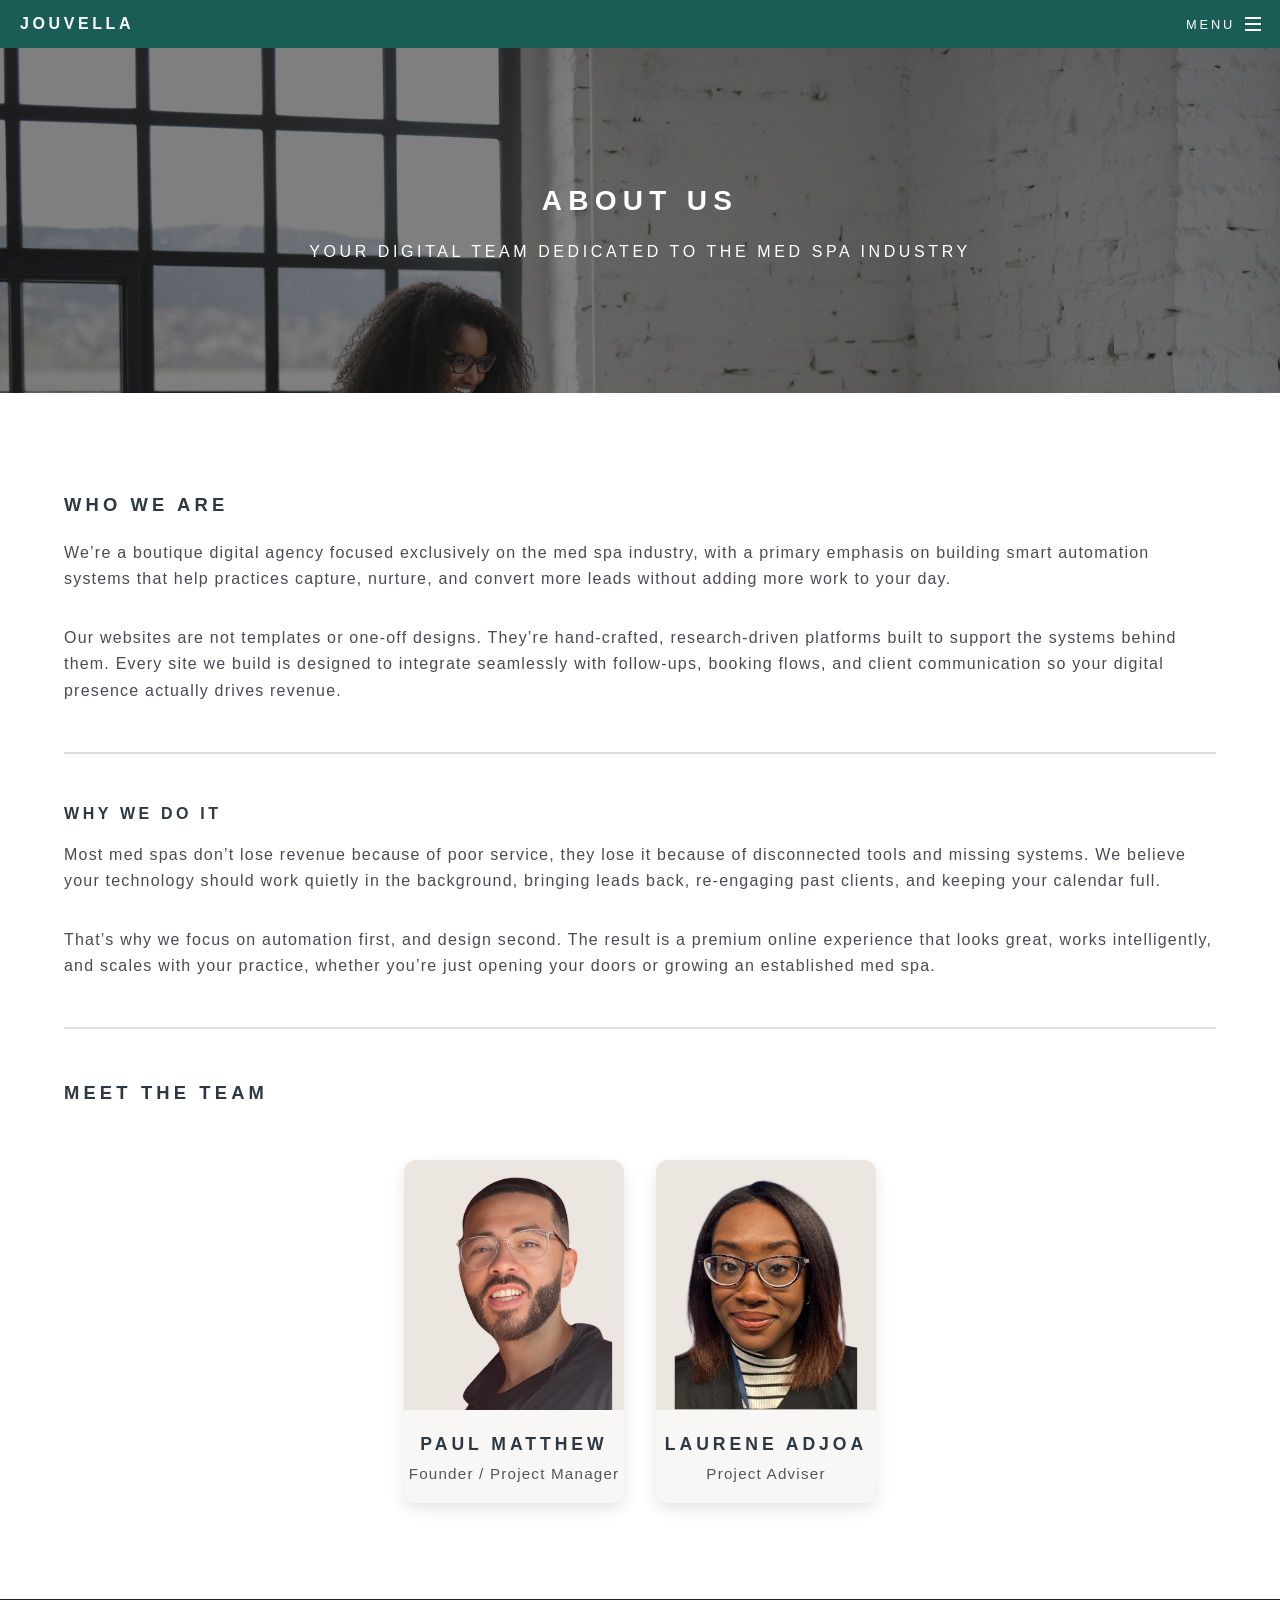
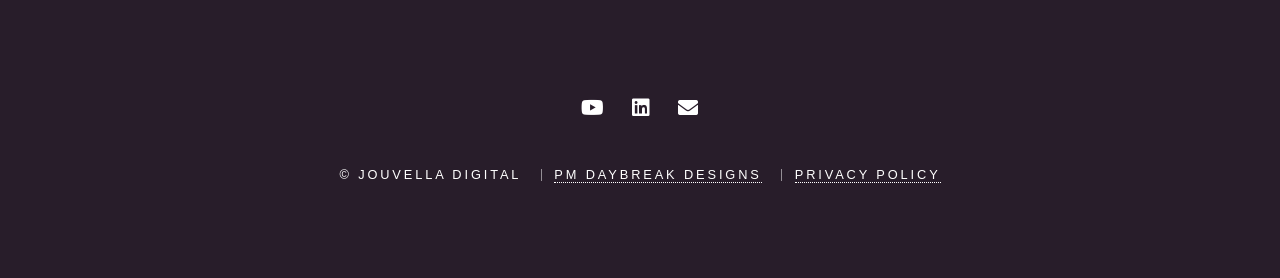
==== about.html @ e33952f9 "Initial commit" ====
<!DOCTYPE HTML>
<!--
	Spectral by HTML5 UP
	html5up.net | @ajlkn
	Free for personal and commercial use under the CCA 3.0 license (html5up.net/license)
-->
<html>
	<head>
		<title>About</title>
		<meta charset="utf-8" />
		<meta name="viewport" content="width=device-width, initial-scale=1, user-scalable=no" />
		<link rel="stylesheet" href="assets/css/main.css" />
		
		<!-- OG meta tags -->
		<meta property="og:title" content="About - Jouvella Digital" />
		<meta property="og:description" content="We’re a digital team dedicated to the med spa industry.  We help med spas book more clients by building beautiful websites and smart automation systems." />
		<meta property="og:image" content="https://raw.githubusercontent.com/paul-matthew/jouvella/refs/heads/main/images/ogimage.png" />
		<meta property="og:url" content="https://jouvella.netlify.app/" />
		<meta property="og:type" content="website" />
		<meta name="twitter:card" content="summary_large_image">

		<!-- Favicon -->
		<link rel="icon" href="./images/favicon.ico" type="image/x-icon" />
		
		<noscript><link rel="stylesheet" href="assets/css/noscript.css" /></noscript>
	</head>
	<body class="is-preload">

		<!-- Page Wrapper -->
			<div id="page-wrapper">

				<!-- Header -->
					<header id="header">
						<h1><a href="index.html">Jouvella</a></h1>
						<nav id="nav">
							<ul>
								<li class="special">
									<a href="#menu" class="menuToggle"><span>Menu</span></a>
									<div id="menu">
										<ul>
											<li><a href="index.html">Home</a></li>
											<li><a href="about.html">About</a></li>
											<li><a href="pricing.html">Pricing</a></li>
											<li><a href="contact.html">Contact</a></li>
										</ul>
									</div>
								</li>
							</ul>
						</nav>
					</header>

				<!-- Main -->
		<article id="main">
		<header>
			<h2>About Us</h2>
			<p>Your digital team dedicated to the med spa industry</p>
		</header>
		<section class="wrapper style5">
			<div class="inner">

		<h3>Who We Are</h3>
		<p>We’re a boutique digital agency focused exclusively on the med spa industry, with a primary emphasis on building smart automation systems that help practices capture, nurture, and convert more leads without adding more work to your day.</p>

		<p>Our websites are not templates or one-off designs. They’re hand-crafted, research-driven platforms built to support the systems behind them. Every site we build is designed to integrate seamlessly with follow-ups, booking flows, and client communication so your digital presence actually drives revenue.</p>

		<hr />

		<h4>Why We Do It</h4>
		<p>Most med spas don’t lose revenue because of poor service, they lose it because of disconnected tools and missing systems. We believe your technology should work quietly in the background, bringing leads back, re-engaging past clients, and keeping your calendar full.</p>

		<p>That’s why we focus on automation first, and design second. The result is a premium online experience that looks great, works intelligently, and scales with your practice, whether you’re just opening your doors or growing an established med spa.</p>

		<hr />


			<h3>Meet the Team</h3>
		<div class="team-container">
			<div class="team-member">
				<img src="./images/pm.png" alt="Paul Matthew" />
				<h5>Paul Matthew</h5>
				<p>Founder / Project Manager</p>
			</div>

			<div class="team-member">
				<img src="./images/lo.png" alt="Laurene Adjoa" />
				<h5>Laurene Adjoa</h5>
				<p>Project Adviser</p>
			</div>

			<!-- <div class="team-member" >
			<img src="./images/janet.png" alt="Janet Sigh"/>
			<h5>Janet Singh</h5>
			<p>Lead Generation</p>
			</div>

			<div class="team-member">
			<img src="./images/olivia.png" alt="Olivia James" />
			<h5>Olivia James</h5>
			<p>Sales Rep</p>
			</div> -->
		</div>
      </div>

    </div>
  </section>
</article>



				<!-- Footer -->
				<footer id="footer">
				<ul class="icons">
					<!-- <li><a href="#" class="icon brands fa-twitter"><span class="label">Twitter</span></a></li>
					<li><a href="#" class="icon brands fa-facebook-f"><span class="label">Facebook</span></a></li>
					<li><a href="#" class="icon brands fa-instagram"><span class="label">Instagram</span></a></li>
					<li><a href="#" class="icon brands fa-instagram"><span class="label">Instagram</span></a></li>-->
					<li><a href="https://youtube.com/@jouvella?si=c8HDVKtZNFPdb_KY" class="icon brands fa-youtube"><span class="label">Youtube</span></a></li> 
                    <li><a href="https://www.linkedin.com/in/paul-matthew-5277b6305" class="icon brands fa-linkedin"><span class="label">Linkedin</span></a></li>
					<li><a href="mailto:paul@pmdaybreak.com" class="icon solid fa-envelope"><span class="label">Email</span></a></li>
				</ul>
				<ul class="copyright">
					<li>&copy; Jouvella Digital</li>
					<li><a href="http://pmdaybreak.com">PM DAYBREAK DESIGNS</a></li>
					<li><a href="#" data-modal-trigger="privacy-modal">Privacy Policy</a></li>
				</ul>
				</footer>

				<!-- Privacy Policy Modal -->
				<div id="privacy-modal" class="modal">
				<div class="modal-content">
					<span class="modal-close">&times;</span>
					<h2>Privacy Policy</h2>
					<p>
					Jouvella Digital is a brand operated by PM Daybreak Designs. We value your privacy and are committed to protecting any personal information you provide.
					</p>
					<p>
					Our website collects minimal personal information, such as your name, email address, and message content, only when you voluntarily submit a contact form or request our services.
					</p>
					<p>
					This information is used solely to respond to your inquiries and provide the services you request. We do not sell, rent, or share your personal data with third parties for marketing purposes.
					</p>
					<p>
					We take reasonable measures to protect your information from unauthorized access, alteration, or disclosure. However, no data transmission over the internet can be guaranteed as 100% secure.
					</p>
					<p>
					By using our website or submitting your information, you consent to this privacy policy. If you have any questions or concerns about your data, please send us a message and we will gladly answer any inquiry.
					</p>
				</div>
				</div>

			</div>

		<!-- Scripts -->
			<script src="assets/js/jquery.min.js"></script>
			<script src="assets/js/jquery.scrollex.min.js"></script>
			<script src="assets/js/jquery.scrolly.min.js"></script>
			<script src="assets/js/browser.min.js"></script>
			<script src="assets/js/breakpoints.min.js"></script>
			<script src="assets/js/util.js"></script>
			<script src="assets/js/main.js"></script>

	</body>
</html>
---- assets/css/main.css ----
@import url(fontawesome-all.min.css);
@import url("https://fonts.googleapis.com/css?family=Open+Sans:400,400italic,600,600italic,800,800italic");

/*
	Spectral by HTML5 UP
	html5up.net | @ajlkn
	Free for personal and commercial use under the CCA 3.0 license (html5up.net/license)
*/

html, body, div, span, applet, object,
iframe, h1, h2, h3, h4, h5, h6, p, blockquote,
pre, a, abbr, acronym, address, big, cite,
code, del, dfn, em, img, ins, kbd, q, s, samp,
small, strike, strong, sub, sup, tt, var, b,
u, i, center, dl, dt, dd, ol, ul, li, fieldset,
form, label, legend, table, caption, tbody,
tfoot, thead, tr, th, td, article, aside,
canvas, details, embed, figure, figcaption,
footer, header, hgroup, menu, nav, output, ruby,
section, summary, time, mark, audio, video {
	margin: 0;
	padding: 0;
	border: 0;
	font-size: 100%;
	font: inherit;
	vertical-align: baseline;}

article, aside, details, figcaption, figure,
footer, header, hgroup, menu, nav, section {
	display: block;}

body {
	line-height: 1;
}

ol, ul {
	list-style: none;
}

blockquote, q {
	quotes: none;
}

	blockquote:before, blockquote:after, q:before, q:after {
		content: '';
		content: none;
	}

table {
	border-collapse: collapse;
	border-spacing: 0;
}

body {
	-webkit-text-size-adjust: none;
}

mark {
	background-color: transparent;
	color: inherit;
}

input::-moz-focus-inner {
	border: 0;
	padding: 0;
}

input, select, textarea {
	-moz-appearance: none;
	-webkit-appearance: none;
	-ms-appearance: none;
	appearance: none;
}

/* Basic */

	@-ms-viewport {
		width: device-width;
	}

	html {
		box-sizing: border-box;
	}

	*, *:before, *:after {
		box-sizing: inherit;
	}

	body {
		background: #F3EFE9;
	}

		body.is-preload *, body.is-preload *:before, body.is-preload *:after {
			-moz-animation: none !important;
			-webkit-animation: none !important;
			-ms-animation: none !important;
			animation: none !important;
			-moz-transition: none !important;
			-webkit-transition: none !important;
			-ms-transition: none !important;
			transition: none !important;
		}

	body, input, select, textarea {
		color: #fff;
		font-family: 'Belleza', sans-serif;
		font-size: 15pt;
		font-weight: 400;
		letter-spacing: 0.075em;
		line-height: 1.65em;
	}

		@media screen and (max-width: 1680px) {

			body, input, select, textarea {
				font-size: 13pt;
			}

		}

		@media screen and (max-width: 1280px) {

			body, input, select, textarea {
				font-size: 12pt;
			}

		}

		@media screen and (max-width: 736px) {

			body, input, select, textarea {
				font-size: 11pt;
				letter-spacing: 0.0375em;
			}

		}

	a {
		-moz-transition: color 0.2s ease, border-bottom-color 0.2s ease;
		-webkit-transition: color 0.2s ease, border-bottom-color 0.2s ease;
		-ms-transition: color 0.2s ease, border-bottom-color 0.2s ease;
		transition: color 0.2s ease, border-bottom-color 0.2s ease;
		border-bottom: dotted 1px;
		color: inherit;
		text-decoration: none;
	}

		a:hover {
			border-bottom-color: transparent;
		}

	strong, b {
		color: #fff;
		font-weight: 600;
	}

	em, i {
		font-style: italic;
	}

	p {
		margin: 0 0 2em 0;
	}

	h1, h2, h3, h4, h5, h6 {
		color: #fff;
		font-weight: 800;
		letter-spacing: 0.225em;
		line-height: 1em;
		margin: 0 0 1em 0;
		text-transform: uppercase;
	}

		h1 a, h2 a, h3 a, h4 a, h5 a, h6 a {
			color: inherit;
			text-decoration: none;
		}

	h2 {
		font-size: 1.35em;
		line-height: 1.75em;
	}

		@media screen and (max-width: 736px) {

			h2 {
				font-size: 1.1em;
				line-height: 1.65em;
			}

		}

	h3 {
		font-size: 1.15em;
		line-height: 1.75em;
	}

		@media screen and (max-width: 736px) {

			h3 {
				font-size: 1em;
				line-height: 1.65em;
			}

		}

	h4 {
		font-size: 1em;
		line-height: 1.5em;
	}

	h5 {
		font-size: 0.8em;
		line-height: 1.5em;
	}

	h6 {
		font-size: 0.7em;
		line-height: 1.5em;
	}

	sub {
		font-size: 0.8em;
		position: relative;
		top: 0.5em;
	}

	sup {
		font-size: 0.8em;
		position: relative;
		top: -0.5em;
	}

	hr {
		border: 0;
		border-bottom: solid 2px #fff;
		margin: 3em 0;
	}

		hr.major {
			margin: 4.5em 0;
		}

	blockquote {
		border-left: solid 4px #fff;
		font-style: italic;
		margin: 0 0 2em 0;
		padding: 0.5em 0 0.5em 2em;
	}

	code {
		background: rgba(144, 144, 144, 0.25);
		border-radius: 3px;
		font-family: "Courier New", monospace;
		font-size: 0.9em;
		letter-spacing: 0;
		margin: 0 0.25em;
		padding: 0.25em 0.65em;
	}

	pre {
		-webkit-overflow-scrolling: touch;
		font-family: "Courier New", monospace;
		font-size: 0.9em;
		margin: 0 0 2em 0;
	}

		pre code {
			display: block;
			line-height: 1.75em;
			padding: 1em 1.5em;
			overflow-x: auto;
		}

	.align-left {
		text-align: left;
	}

	.align-center {
		text-align: center;
	}

	.align-right {
		text-align: right;
	}

/* Row */

	.row {
		display: flex;
		flex-wrap: wrap;
		box-sizing: border-box;
		align-items: stretch;
	}

		.row > * {
			box-sizing: border-box;
		}

		.row.gtr-uniform > * > :last-child {
			margin-bottom: 0;
		}

		.row.aln-left {
			justify-content: flex-start;
		}

		.row.aln-center {
			justify-content: center;
		}

		.row.aln-right {
			justify-content: flex-end;
		}

		.row.aln-top {
			align-items: flex-start;
		}

		.row.aln-middle {
			align-items: center;
		}

		.row.aln-bottom {
			align-items: flex-end;
		}

		.row > .imp {
			order: -1;
		}

		.row > .col-1 {
			width: 8.33333%;
		}

		.row > .off-1 {
			margin-left: 8.33333%;
		}

		.row > .col-2 {
			width: 16.66667%;
		}

		.row > .off-2 {
			margin-left: 16.66667%;
		}

		.row > .col-3 {
			width: 25%;
		}

		.row > .off-3 {
			margin-left: 25%;
		}

		.row > .col-4 {
			width: 33.33333%;
		}

		.row > .off-4 {
			margin-left: 33.33333%;
		}

		.row > .col-5 {
			width: 41.66667%;
		}

		.row > .off-5 {
			margin-left: 41.66667%;
		}

		.row > .col-6 {
			width: 50%;
		}

		.row > .off-6 {
			margin-left: 50%;
		}

		.row > .col-7 {
			width: 58.33333%;
		}

		.row > .off-7 {
			margin-left: 58.33333%;
		}

		.row > .col-8 {
			width: 66.66667%;
		}

		.row > .off-8 {
			margin-left: 66.66667%;
		}

		.row > .col-9 {
			width: 75%;
		}

		.row > .off-9 {
			margin-left: 75%;
		}

		.row > .col-10 {
			width: 83.33333%;
		}

		.row > .off-10 {
			margin-left: 83.33333%;
		}

		.row > .col-11 {
			width: 91.66667%;
		}

		.row > .off-11 {
			margin-left: 91.66667%;
		}

		.row > .col-12 {
			width: 100%;
		}

		.row > .off-12 {
			margin-left: 100%;
		}

		.row.gtr-0 {
			margin-top: 0;
			margin-left: 0em;
		}

			.row.gtr-0 > * {
				padding: 0 0 0 0em;
			}

			.row.gtr-0.gtr-uniform {
				margin-top: 0em;
			}

				.row.gtr-0.gtr-uniform > * {
					padding-top: 0em;
				}

		.row.gtr-25 {
			margin-top: 0;
			margin-left: -0.375em;
		}

			.row.gtr-25 > * {
				padding: 0 0 0 0.375em;
			}

			.row.gtr-25.gtr-uniform {
				margin-top: -0.375em;
			}

				.row.gtr-25.gtr-uniform > * {
					padding-top: 0.375em;
				}

		.row.gtr-50 {
			margin-top: 0;
			margin-left: -0.75em;
		}

			.row.gtr-50 > * {
				padding: 0 0 0 0.75em;
			}

			.row.gtr-50.gtr-uniform {
				margin-top: -0.75em;
			}

				.row.gtr-50.gtr-uniform > * {
					padding-top: 0.75em;
				}

		.row {
			margin-top: 0;
			margin-left: -1.5em;
		}

			.row > * {
				padding: 0 0 0 1.5em;
			}

			.row.gtr-uniform {
				margin-top: -1.5em;
			}

				.row.gtr-uniform > * {
					padding-top: 1.5em;
				}

		.row.gtr-150 {
			margin-top: 0;
			margin-left: -2.25em;
		}

			.row.gtr-150 > * {
				padding: 0 0 0 2.25em;
			}

			.row.gtr-150.gtr-uniform {
				margin-top: -2.25em;
			}

				.row.gtr-150.gtr-uniform > * {
					padding-top: 2.25em;
				}

		.row.gtr-200 {
			margin-top: 0;
			margin-left: -3em;
		}

			.row.gtr-200 > * {
				padding: 0 0 0 3em;
			}

			.row.gtr-200.gtr-uniform {
				margin-top: -3em;
			}

				.row.gtr-200.gtr-uniform > * {
					padding-top: 3em;
				}

		@media screen and (max-width: 1680px) {

			.row {
				display: flex;
				flex-wrap: wrap;
				box-sizing: border-box;
				align-items: stretch;
			}

				.row > * {
					box-sizing: border-box;
				}

				.row.gtr-uniform > * > :last-child {
					margin-bottom: 0;
				}

				.row.aln-left {
					justify-content: flex-start;
				}

				.row.aln-center {
					justify-content: center;
				}

				.row.aln-right {
					justify-content: flex-end;
				}

				.row.aln-top {
					align-items: flex-start;
				}

				.row.aln-middle {
					align-items: center;
				}

				.row.aln-bottom {
					align-items: flex-end;
				}

				.row > .imp-xlarge {
					order: -1;
				}

				.row > .col-1-xlarge {
					width: 8.33333%;
				}

				.row > .off-1-xlarge {
					margin-left: 8.33333%;
				}

				.row > .col-2-xlarge {
					width: 16.66667%;
				}

				.row > .off-2-xlarge {
					margin-left: 16.66667%;
				}

				.row > .col-3-xlarge {
					width: 25%;
				}

				.row > .off-3-xlarge {
					margin-left: 25%;
				}

				.row > .col-4-xlarge {
					width: 33.33333%;
				}

				.row > .off-4-xlarge {
					margin-left: 33.33333%;
				}

				.row > .col-5-xlarge {
					width: 41.66667%;
				}

				.row > .off-5-xlarge {
					margin-left: 41.66667%;
				}

				.row > .col-6-xlarge {
					width: 50%;
				}

				.row > .off-6-xlarge {
					margin-left: 50%;
				}

				.row > .col-7-xlarge {
					width: 58.33333%;
				}

				.row > .off-7-xlarge {
					margin-left: 58.33333%;
				}

				.row > .col-8-xlarge {
					width: 66.66667%;
				}

				.row > .off-8-xlarge {
					margin-left: 66.66667%;
				}

				.row > .col-9-xlarge {
					width: 75%;
				}

				.row > .off-9-xlarge {
					margin-left: 75%;
				}

				.row > .col-10-xlarge {
					width: 83.33333%;
				}

				.row > .off-10-xlarge {
					margin-left: 83.33333%;
				}

				.row > .col-11-xlarge {
					width: 91.66667%;
				}

				.row > .off-11-xlarge {
					margin-left: 91.66667%;
				}

				.row > .col-12-xlarge {
					width: 100%;
				}

				.row > .off-12-xlarge {
					margin-left: 100%;
				}

				.row.gtr-0 {
					margin-top: 0;
					margin-left: 0em;
				}

					.row.gtr-0 > * {
						padding: 0 0 0 0em;
					}

					.row.gtr-0.gtr-uniform {
						margin-top: 0em;
					}

						.row.gtr-0.gtr-uniform > * {
							padding-top: 0em;
						}

				.row.gtr-25 {
					margin-top: 0;
					margin-left: -0.375em;
				}

					.row.gtr-25 > * {
						padding: 0 0 0 0.375em;
					}

					.row.gtr-25.gtr-uniform {
						margin-top: -0.375em;
					}

						.row.gtr-25.gtr-uniform > * {
							padding-top: 0.375em;
						}

				.row.gtr-50 {
					margin-top: 0;
					margin-left: -0.75em;
				}

					.row.gtr-50 > * {
						padding: 0 0 0 0.75em;
					}

					.row.gtr-50.gtr-uniform {
						margin-top: -0.75em;
					}

						.row.gtr-50.gtr-uniform > * {
							padding-top: 0.75em;
						}

				.row {
					margin-top: 0;
					margin-left: -1.5em;
				}

					.row > * {
						padding: 0 0 0 1.5em;
					}

					.row.gtr-uniform {
						margin-top: -1.5em;
					}

						.row.gtr-uniform > * {
							padding-top: 1.5em;
						}

				.row.gtr-150 {
					margin-top: 0;
					margin-left: -2.25em;
				}

					.row.gtr-150 > * {
						padding: 0 0 0 2.25em;
					}

					.row.gtr-150.gtr-uniform {
						margin-top: -2.25em;
					}

						.row.gtr-150.gtr-uniform > * {
							padding-top: 2.25em;
						}

				.row.gtr-200 {
					margin-top: 0;
					margin-left: -3em;
				}

					.row.gtr-200 > * {
						padding: 0 0 0 3em;
					}

					.row.gtr-200.gtr-uniform {
						margin-top: -3em;
					}

						.row.gtr-200.gtr-uniform > * {
							padding-top: 3em;
						}

		}

		@media screen and (max-width: 1280px) {

			.row {
				display: flex;
				flex-wrap: wrap;
				box-sizing: border-box;
				align-items: stretch;
			}

				.row > * {
					box-sizing: border-box;
				}

				.row.gtr-uniform > * > :last-child {
					margin-bottom: 0;
				}

				.row.aln-left {
					justify-content: flex-start;
				}

				.row.aln-center {
					justify-content: center;
				}

				.row.aln-right {
					justify-content: flex-end;
				}

				.row.aln-top {
					align-items: flex-start;
				}

				.row.aln-middle {
					align-items: center;
				}

				.row.aln-bottom {
					align-items: flex-end;
				}

				.row > .imp-large {
					order: -1;
				}

				.row > .col-1-large {
					width: 8.33333%;
				}

				.row > .off-1-large {
					margin-left: 8.33333%;
				}

				.row > .col-2-large {
					width: 16.66667%;
				}

				.row > .off-2-large {
					margin-left: 16.66667%;
				}

				.row > .col-3-large {
					width: 25%;
				}

				.row > .off-3-large {
					margin-left: 25%;
				}

				.row > .col-4-large {
					width: 33.33333%;
				}

				.row > .off-4-large {
					margin-left: 33.33333%;
				}

				.row > .col-5-large {
					width: 41.66667%;
				}

				.row > .off-5-large {
					margin-left: 41.66667%;
				}

				.row > .col-6-large {
					width: 50%;
				}

				.row > .off-6-large {
					margin-left: 50%;
				}

				.row > .col-7-large {
					width: 58.33333%;
				}

				.row > .off-7-large {
					margin-left: 58.33333%;
				}

				.row > .col-8-large {
					width: 66.66667%;
				}

				.row > .off-8-large {
					margin-left: 66.66667%;
				}

				.row > .col-9-large {
					width: 75%;
				}

				.row > .off-9-large {
					margin-left: 75%;
				}

				.row > .col-10-large {
					width: 83.33333%;
				}

				.row > .off-10-large {
					margin-left: 83.33333%;
				}

				.row > .col-11-large {
					width: 91.66667%;
				}

				.row > .off-11-large {
					margin-left: 91.66667%;
				}

				.row > .col-12-large {
					width: 100%;
				}

				.row > .off-12-large {
					margin-left: 100%;
				}

				.row.gtr-0 {
					margin-top: 0;
					margin-left: 0em;
				}

					.row.gtr-0 > * {
						padding: 0 0 0 0em;
					}

					.row.gtr-0.gtr-uniform {
						margin-top: 0em;
					}

						.row.gtr-0.gtr-uniform > * {
							padding-top: 0em;
						}

				.row.gtr-25 {
					margin-top: 0;
					margin-left: -0.375em;
				}

					.row.gtr-25 > * {
						padding: 0 0 0 0.375em;
					}

					.row.gtr-25.gtr-uniform {
						margin-top: -0.375em;
					}

						.row.gtr-25.gtr-uniform > * {
							padding-top: 0.375em;
						}

				.row.gtr-50 {
					margin-top: 0;
					margin-left: -0.75em;
				}

					.row.gtr-50 > * {
						padding: 0 0 0 0.75em;
					}

					.row.gtr-50.gtr-uniform {
						margin-top: -0.75em;
					}

						.row.gtr-50.gtr-uniform > * {
							padding-top: 0.75em;
						}

				.row {
					margin-top: 0;
					margin-left: -1.5em;
				}

					.row > * {
						padding: 0 0 0 1.5em;
					}

					.row.gtr-uniform {
						margin-top: -1.5em;
					}

						.row.gtr-uniform > * {
							padding-top: 1.5em;
						}

				.row.gtr-150 {
					margin-top: 0;
					margin-left: -2.25em;
				}

					.row.gtr-150 > * {
						padding: 0 0 0 2.25em;
					}

					.row.gtr-150.gtr-uniform {
						margin-top: -2.25em;
					}

						.row.gtr-150.gtr-uniform > * {
							padding-top: 2.25em;
						}

				.row.gtr-200 {
					margin-top: 0;
					margin-left: -3em;
				}

					.row.gtr-200 > * {
						padding: 0 0 0 3em;
					}

					.row.gtr-200.gtr-uniform {
						margin-top: -3em;
					}

						.row.gtr-200.gtr-uniform > * {
							padding-top: 3em;
						}

		}

		@media screen and (max-width: 980px) {

			.row {
				display: flex;
				flex-wrap: wrap;
				box-sizing: border-box;
				align-items: stretch;
			}

				.row > * {
					box-sizing: border-box;
				}

				.row.gtr-uniform > * > :last-child {
					margin-bottom: 0;
				}

				.row.aln-left {
					justify-content: flex-start;
				}

				.row.aln-center {
					justify-content: center;
				}

				.row.aln-right {
					justify-content: flex-end;
				}

				.row.aln-top {
					align-items: flex-start;
				}

				.row.aln-middle {
					align-items: center;
				}

				.row.aln-bottom {
					align-items: flex-end;
				}

				.row > .imp-medium {
					order: -1;
				}

				.row > .col-1-medium {
					width: 8.33333%;
				}

				.row > .off-1-medium {
					margin-left: 8.33333%;
				}

				.row > .col-2-medium {
					width: 16.66667%;
				}

				.row > .off-2-medium {
					margin-left: 16.66667%;
				}

				.row > .col-3-medium {
					width: 25%;
				}

				.row > .off-3-medium {
					margin-left: 25%;
				}

				.row > .col-4-medium {
					width: 33.33333%;
				}

				.row > .off-4-medium {
					margin-left: 33.33333%;
				}

				.row > .col-5-medium {
					width: 41.66667%;
				}

				.row > .off-5-medium {
					margin-left: 41.66667%;
				}

				.row > .col-6-medium {
					width: 50%;
				}

				.row > .off-6-medium {
					margin-left: 50%;
				}

				.row > .col-7-medium {
					width: 58.33333%;
				}

				.row > .off-7-medium {
					margin-left: 58.33333%;
				}

				.row > .col-8-medium {
					width: 66.66667%;
				}

				.row > .off-8-medium {
					margin-left: 66.66667%;
				}

				.row > .col-9-medium {
					width: 75%;
				}

				.row > .off-9-medium {
					margin-left: 75%;
				}

				.row > .col-10-medium {
					width: 83.33333%;
				}

				.row > .off-10-medium {
					margin-left: 83.33333%;
				}

				.row > .col-11-medium {
					width: 91.66667%;
				}

				.row > .off-11-medium {
					margin-left: 91.66667%;
				}

				.row > .col-12-medium {
					width: 100%;
				}

				.row > .off-12-medium {
					margin-left: 100%;
				}

				.row.gtr-0 {
					margin-top: 0;
					margin-left: 0em;
				}

					.row.gtr-0 > * {
						padding: 0 0 0 0em;
					}

					.row.gtr-0.gtr-uniform {
						margin-top: 0em;
					}

						.row.gtr-0.gtr-uniform > * {
							padding-top: 0em;
						}

				.row.gtr-25 {
					margin-top: 0;
					margin-left: -0.375em;
				}

					.row.gtr-25 > * {
						padding: 0 0 0 0.375em;
					}

					.row.gtr-25.gtr-uniform {
						margin-top: -0.375em;
					}

						.row.gtr-25.gtr-uniform > * {
							padding-top: 0.375em;
						}

				.row.gtr-50 {
					margin-top: 0;
					margin-left: -0.75em;
				}

					.row.gtr-50 > * {
						padding: 0 0 0 0.75em;
					}

					.row.gtr-50.gtr-uniform {
						margin-top: -0.75em;
					}

						.row.gtr-50.gtr-uniform > * {
							padding-top: 0.75em;
						}

				.row {
					margin-top: 0;
					margin-left: -1.5em;
				}

					.row > * {
						padding: 0 0 0 1.5em;
					}

					.row.gtr-uniform {
						margin-top: -1.5em;
					}

						.row.gtr-uniform > * {
							padding-top: 1.5em;
						}

				.row.gtr-150 {
					margin-top: 0;
					margin-left: -2.25em;
				}

					.row.gtr-150 > * {
						padding: 0 0 0 2.25em;
					}

					.row.gtr-150.gtr-uniform {
						margin-top: -2.25em;
					}

						.row.gtr-150.gtr-uniform > * {
							padding-top: 2.25em;
						}

				.row.gtr-200 {
					margin-top: 0;
					margin-left: -3em;
				}

					.row.gtr-200 > * {
						padding: 0 0 0 3em;
					}

					.row.gtr-200.gtr-uniform {
						margin-top: -3em;
					}

						.row.gtr-200.gtr-uniform > * {
							padding-top: 3em;
						}

		}

		@media screen and (max-width: 736px) {

			.row {
				display: flex;
				flex-wrap: wrap;
				box-sizing: border-box;
				align-items: stretch;
			}

				.row > * {
					box-sizing: border-box;
				}

				.row.gtr-uniform > * > :last-child {
					margin-bottom: 0;
				}

				.row.aln-left {
					justify-content: flex-start;
				}

				.row.aln-center {
					justify-content: center;
				}

				.row.aln-right {
					justify-content: flex-end;
				}

				.row.aln-top {
					align-items: flex-start;
				}

				.row.aln-middle {
					align-items: center;
				}

				.row.aln-bottom {
					align-items: flex-end;
				}

				.row > .imp-small {
					order: -1;
				}

				.row > .col-1-small {
					width: 8.33333%;
				}

				.row > .off-1-small {
					margin-left: 8.33333%;
				}

				.row > .col-2-small {
					width: 16.66667%;
				}

				.row > .off-2-small {
					margin-left: 16.66667%;
				}

				.row > .col-3-small {
					width: 25%;
				}

				.row > .off-3-small {
					margin-left: 25%;
				}

				.row > .col-4-small {
					width: 33.33333%;
				}

				.row > .off-4-small {
					margin-left: 33.33333%;
				}

				.row > .col-5-small {
					width: 41.66667%;
				}

				.row > .off-5-small {
					margin-left: 41.66667%;
				}

				.row > .col-6-small {
					width: 50%;
				}

				.row > .off-6-small {
					margin-left: 50%;
				}

				.row > .col-7-small {
					width: 58.33333%;
				}

				.row > .off-7-small {
					margin-left: 58.33333%;
				}

				.row > .col-8-small {
					width: 66.66667%;
				}

				.row > .off-8-small {
					margin-left: 66.66667%;
				}

				.row > .col-9-small {
					width: 75%;
				}

				.row > .off-9-small {
					margin-left: 75%;
				}

				.row > .col-10-small {
					width: 83.33333%;
				}

				.row > .off-10-small {
					margin-left: 83.33333%;
				}

				.row > .col-11-small {
					width: 91.66667%;
				}

				.row > .off-11-small {
					margin-left: 91.66667%;
				}

				.row > .col-12-small {
					width: 100%;
				}

				.row > .off-12-small {
					margin-left: 100%;
				}

				.row.gtr-0 {
					margin-top: 0;
					margin-left: 0em;
				}

					.row.gtr-0 > * {
						padding: 0 0 0 0em;
					}

					.row.gtr-0.gtr-uniform {
						margin-top: 0em;
					}

						.row.gtr-0.gtr-uniform > * {
							padding-top: 0em;
						}

				.row.gtr-25 {
					margin-top: 0;
					margin-left: -0.375em;
				}

					.row.gtr-25 > * {
						padding: 0 0 0 0.375em;
					}

					.row.gtr-25.gtr-uniform {
						margin-top: -0.375em;
					}

						.row.gtr-25.gtr-uniform > * {
							padding-top: 0.375em;
						}

				.row.gtr-50 {
					margin-top: 0;
					margin-left: -0.75em;
				}

					.row.gtr-50 > * {
						padding: 0 0 0 0.75em;
					}

					.row.gtr-50.gtr-uniform {
						margin-top: -0.75em;
					}

						.row.gtr-50.gtr-uniform > * {
							padding-top: 0.75em;
						}

				.row {
					margin-top: 0;
					margin-left: -1.5em;
				}

					.row > * {
						padding: 0 0 0 1.5em;
					}

					.row.gtr-uniform {
						margin-top: -1.5em;
					}

						.row.gtr-uniform > * {
							padding-top: 1.5em;
						}

				.row.gtr-150 {
					margin-top: 0;
					margin-left: -2.25em;
				}

					.row.gtr-150 > * {
						padding: 0 0 0 2.25em;
					}

					.row.gtr-150.gtr-uniform {
						margin-top: -2.25em;
					}

						.row.gtr-150.gtr-uniform > * {
							padding-top: 2.25em;
						}

				.row.gtr-200 {
					margin-top: 0;
					margin-left: -3em;
				}

					.row.gtr-200 > * {
						padding: 0 0 0 3em;
					}

					.row.gtr-200.gtr-uniform {
						margin-top: -3em;
					}

						.row.gtr-200.gtr-uniform > * {
							padding-top: 3em;
						}

		}

		@media screen and (max-width: 480px) {

			.row {
				display: flex;
				flex-wrap: wrap;
				box-sizing: border-box;
				align-items: stretch;
			}

				.row > * {
					box-sizing: border-box;
				}

				.row.gtr-uniform > * > :last-child {
					margin-bottom: 0;
				}

				.row.aln-left {
					justify-content: flex-start;
				}

				.row.aln-center {
					justify-content: center;
				}

				.row.aln-right {
					justify-content: flex-end;
				}

				.row.aln-top {
					align-items: flex-start;
				}

				.row.aln-middle {
					align-items: center;
				}

				.row.aln-bottom {
					align-items: flex-end;
				}

				.row > .imp-xsmall {
					order: -1;
				}

				.row > .col-1-xsmall {
					width: 8.33333%;
				}

				.row > .off-1-xsmall {
					margin-left: 8.33333%;
				}

				.row > .col-2-xsmall {
					width: 16.66667%;
				}

				.row > .off-2-xsmall {
					margin-left: 16.66667%;
				}

				.row > .col-3-xsmall {
					width: 25%;
				}

				.row > .off-3-xsmall {
					margin-left: 25%;
				}

				.row > .col-4-xsmall {
					width: 33.33333%;
				}

				.row > .off-4-xsmall {
					margin-left: 33.33333%;
				}

				.row > .col-5-xsmall {
					width: 41.66667%;
				}

				.row > .off-5-xsmall {
					margin-left: 41.66667%;
				}

				.row > .col-6-xsmall {
					width: 50%;
				}

				.row > .off-6-xsmall {
					margin-left: 50%;
				}

				.row > .col-7-xsmall {
					width: 58.33333%;
				}

				.row > .off-7-xsmall {
					margin-left: 58.33333%;
				}

				.row > .col-8-xsmall {
					width: 66.66667%;
				}

				.row > .off-8-xsmall {
					margin-left: 66.66667%;
				}

				.row > .col-9-xsmall {
					width: 75%;
				}

				.row > .off-9-xsmall {
					margin-left: 75%;
				}

				.row > .col-10-xsmall {
					width: 83.33333%;
				}

				.row > .off-10-xsmall {
					margin-left: 83.33333%;
				}

				.row > .col-11-xsmall {
					width: 91.66667%;
				}

				.row > .off-11-xsmall {
					margin-left: 91.66667%;
				}

				.row > .col-12-xsmall {
					width: 100%;
				}

				.row > .off-12-xsmall {
					margin-left: 100%;
				}

				.row.gtr-0 {
					margin-top: 0;
					margin-left: 0em;
				}

					.row.gtr-0 > * {
						padding: 0 0 0 0em;
					}

					.row.gtr-0.gtr-uniform {
						margin-top: 0em;
					}

						.row.gtr-0.gtr-uniform > * {
							padding-top: 0em;
						}

				.row.gtr-25 {
					margin-top: 0;
					margin-left: -0.375em;
				}

					.row.gtr-25 > * {
						padding: 0 0 0 0.375em;
					}

					.row.gtr-25.gtr-uniform {
						margin-top: -0.375em;
					}

						.row.gtr-25.gtr-uniform > * {
							padding-top: 0.375em;
						}

				.row.gtr-50 {
					margin-top: 0;
					margin-left: -0.75em;
				}

					.row.gtr-50 > * {
						padding: 0 0 0 0.75em;
					}

					.row.gtr-50.gtr-uniform {
						margin-top: -0.75em;
					}

						.row.gtr-50.gtr-uniform > * {
							padding-top: 0.75em;
						}

				.row {
					margin-top: 0;
					margin-left: -1.5em;
				}

					.row > * {
						padding: 0 0 0 1.5em;
					}

					.row.gtr-uniform {
						margin-top: -1.5em;
					}

						.row.gtr-uniform > * {
							padding-top: 1.5em;
						}

				.row.gtr-150 {
					margin-top: 0;
					margin-left: -2.25em;
				}

					.row.gtr-150 > * {
						padding: 0 0 0 2.25em;
					}

					.row.gtr-150.gtr-uniform {
						margin-top: -2.25em;
					}

						.row.gtr-150.gtr-uniform > * {
							padding-top: 2.25em;
						}

				.row.gtr-200 {
					margin-top: 0;
					margin-left: -3em;
				}

					.row.gtr-200 > * {
						padding: 0 0 0 3em;
					}

					.row.gtr-200.gtr-uniform {
						margin-top: -3em;
					}

						.row.gtr-200.gtr-uniform > * {
							padding-top: 3em;
						}

		}

/* Section/Article */

	section.special, article.special {
		text-align: center;
	}

	header p {
		color: rgba(255, 255, 255, 0.5);
		position: relative;
		top: -0.25em;
	}

	header h3 + p {
		font-size: 1.1em;
	}

	header h4 + p,
	header h5 + p,
	header h6 + p {
		font-size: 0.9em;
	}

	header.major {
		margin: 0 0 3.5em 0;
	}

		header.major h2, header.major h3, header.major h4, header.major h5, header.major h6 {
			border-bottom: solid 2px #fff;
			display: inline-block;
			padding-bottom: 1em;
			position: relative;
		}

			header.major h2:after, header.major h3:after, header.major h4:after, header.major h5:after, header.major h6:after {
				content: '';
				display: block;
				height: 1px;
			}

		header.major p {
			color: #fff;
			top: 0;
		}

		@media screen and (max-width: 736px) {

			header.major {
				margin: 0 0 2em 0;
			}

		}

	@media screen and (max-width: 980px) {

		header br {
			display: none;
		}

	}

/* Form */

	form {
		margin: 0 0 2em 0;
	}

	label {
		color: #fff;
		display: block;
		font-size: 0.9em;
		font-weight: 600;
		margin: 0 0 1em 0;
	}

	input[type="text"],
	input[type="password"],
	input[type="email"],
	select,
	textarea {
		-moz-appearance: none;
		-webkit-appearance: none;
		-ms-appearance: none;
		appearance: none;
		background-color: rgba(144, 144, 144, 0.25);
		border-radius: 3px;
		border: none;
		color: inherit;
		display: block;
		outline: 0;
		padding: 0 1em;
		text-decoration: none;
		width: 100%;
	}

		input[type="text"]:invalid,
		input[type="password"]:invalid,
		input[type="email"]:invalid,
		select:invalid,
		textarea:invalid {
			box-shadow: none;
		}

		input[type="text"]:focus,
		input[type="password"]:focus,
		input[type="email"]:focus,
		select:focus,
		textarea:focus {
			box-shadow: 0 0 0 2px #21b2a6;
		}

	select {
		background-size: 1.25em;
		background-repeat: no-repeat;
		background-position: calc(100% - 1em) center;
		height: 2.75em;
		padding-right: 2.75em;
		text-overflow: ellipsis;
	}

		select:focus::-ms-value {
			background-color: transparent;
		}

		select::-ms-expand {
			display: none;
		}

	input[type="text"],
	input[type="password"],
	input[type="email"],
	select {
		height: 2.75em;
	}

	textarea {
		padding: 0.75em 1em;
	}

	input[type="checkbox"],
	input[type="radio"] {
		-moz-appearance: none;
		-webkit-appearance: none;
		-ms-appearance: none;
		appearance: none;
		display: block;
		float: left;
		margin-right: -2em;
		opacity: 0;
		width: 1em;
		z-index: -1;
	}

		input[type="checkbox"] + label,
		input[type="radio"] + label {
			text-decoration: none;
			color: #fff;
			cursor: pointer;
			display: inline-block;
			font-size: 1em;
			font-weight: 400;
			padding-left: 2.4em;
			padding-right: 0.75em;
			position: relative;
		}

			input[type="checkbox"] + label:before,
			input[type="radio"] + label:before {
				-moz-osx-font-smoothing: grayscale;
				-webkit-font-smoothing: antialiased;
				display: inline-block;
				font-style: normal;
				font-variant: normal;
				text-rendering: auto;
				line-height: 1;
				text-transform: none !important;
				font-family: 'Font Awesome 5 Free';
				font-weight: 900;
			}

			input[type="checkbox"] + label:before,
			input[type="radio"] + label:before {
				background: rgba(144, 144, 144, 0.25);
				border-radius: 3px;
				content: '';
				display: inline-block;
				font-size: 0.8em;
				height: 2.0625em;
				left: 0;
				line-height: 2.0625em;
				position: absolute;
				text-align: center;
				top: 0;
				width: 2.0625em;
			}

		input[type="checkbox"]:checked + label:before,
		input[type="radio"]:checked + label:before {
			background: #2e3842;
			color: #fff;
			content: '\f00c';
		}

		input[type="checkbox"]:focus + label:before,
		input[type="radio"]:focus + label:before {
			box-shadow: 0 0 0 2px #21b2a6;
		}

	input[type="checkbox"] + label:before {
		border-radius: 3px;
	}

	input[type="radio"] + label:before {
		border-radius: 100%;
	}

	::-webkit-input-placeholder {
		color: rgba(255, 255, 255, 0.5) !important;
		opacity: 1.0;
	}

	:-moz-placeholder {
		color: rgba(255, 255, 255, 0.5) !important;
		opacity: 1.0;
	}

	::-moz-placeholder {
		color: rgba(255, 255, 255, 0.5) !important;
		opacity: 1.0;
	}

	:-ms-input-placeholder {
		color: rgba(255, 255, 255, 0.5) !important;
		opacity: 1.0;
	}

/* Box */

	.box {
		border-radius: 3px;
		border: solid 2px #fff;
		margin-bottom: 2em;
		padding: 1.5em;
	}

		.box > :last-child,
		.box > :last-child > :last-child,
		.box > :last-child > :last-child > :last-child {
			margin-bottom: 0;
		}

		.box.alt {
			border: 0;
			border-radius: 0;
			padding: 0;
		}

/* Icon */

	.icon {
		text-decoration: none;
		border-bottom: none;
		position: relative;
	}

		.icon:before {
			-moz-osx-font-smoothing: grayscale;
			-webkit-font-smoothing: antialiased;
			display: inline-block;
			font-style: normal;
			font-variant: normal;
			text-rendering: auto;
			line-height: 1;
			text-transform: none !important;
			font-family: 'Font Awesome 5 Free';
			font-weight: 400;
		}

		.icon > .label {
			display: none;
		}

		.icon:before {
			line-height: inherit;
		}

		.icon.solid:before {
			font-weight: 900;
		}

		.icon.brands:before {
			font-family: 'Font Awesome 5 Brands';
		}

		.icon.major {
			-moz-transform: rotate(-45deg);
			-webkit-transform: rotate(-45deg);
			-ms-transform: rotate(-45deg);
			transform: rotate(-45deg);
			border-radius: 3px;
			border: solid 2px #fff;
			display: inline-block;
			font-size: 1.35em;
			height: calc(3em + 2px);
			line-height: 3em;
			text-align: center;
			width: calc(3em + 2px);
		}

			.icon.major:before {
				-moz-transform: rotate(45deg);
				-webkit-transform: rotate(45deg);
				-ms-transform: rotate(45deg);
				transform: rotate(45deg);
				display: inline-block;
				font-size: 1.5em;
			}

			@media screen and (max-width: 736px) {

				.icon.major {
					font-size: 1em;
				}

			}

		.icon.style1 {
			color: #195D56;
		}

		.icon.style2 {
			color: #DB8B7B;
		}

		.icon.style3 {
			color: #E2C6A0;
		}

/* Image */

	.image {
		border-radius: 3px;
		border: 0;
		display: inline-block;
		position: relative;
	}

		.image img {
			border-radius: 3px;
			display: block;
		}

		.image.left {
			float: left;
			margin: 0 2em 2em 0;
			top: 0.25em;
		}

		.image.right {
			float: right;
			margin: 0 0 2em 2em;
			top: 0.25em;
		}

		.image.left, .image.right {
			max-width: 40%;
		}

			.image.left img, .image.right img {
				width: 100%;
			}

		.image.fit {
			display: block;
			margin: 0 0 2em 0;
			width: 100%;
		}

			.image.fit img {
				width: 100%;
			}

/* List */

	ol {
		list-style: decimal;
		margin: 0 0 2em 0;
		padding-left: 1.25em;
	}

		ol li {
			padding-left: 0.25em;
		}

	ul {
		list-style: disc;
		margin: 0 0 2em 0;
		padding-left: 1em;
	}

		ul li {
			padding-left: 0.5em;
		}

		ul.alt {
			list-style: none;
			padding-left: 0;
		}

			ul.alt li {
				border-top: solid 1px #fff;
				padding: 0.5em 0;
			}

				ul.alt li:first-child {
					border-top: 0;
					padding-top: 0;
				}

	dl {
		margin: 0 0 2em 0;
	}

/* Actions */

	ul.actions {
		display: -moz-flex;
		display: -webkit-flex;
		display: -ms-flex;
		display: flex;
		cursor: default;
		list-style: none;
		margin-left: -1em;
		padding-left: 0;
	}

		ul.actions li {
			padding: 0 0 0 1em;
			vertical-align: middle;
		}

		ul.actions.special {
			-moz-justify-content: center;
			-webkit-justify-content: center;
			-ms-justify-content: center;
			justify-content: center;
			width: 100%;
			margin-left: 0;
		}

			ul.actions.special li:first-child {
				padding-left: 0;
			}

		ul.actions.stacked {
			-moz-flex-direction: column;
			-webkit-flex-direction: column;
			-ms-flex-direction: column;
			flex-direction: column;
			margin-left: 0;
		}

			ul.actions.stacked li {
				padding: 1em 0 0 0;
			}

				ul.actions.stacked li:first-child {
					padding-top: 0;
				}

		ul.actions.fit {
			width: calc(100% + 1em);
		}

			ul.actions.fit li {
				-moz-flex-grow: 1;
				-webkit-flex-grow: 1;
				-ms-flex-grow: 1;
				flex-grow: 1;
				-moz-flex-shrink: 1;
				-webkit-flex-shrink: 1;
				-ms-flex-shrink: 1;
				flex-shrink: 1;
				width: 100%;
			}

				ul.actions.fit li > * {
					width: 100%;
				}

			ul.actions.fit.stacked {
				width: 100%;
			}

		@media screen and (max-width: 480px) {

			ul.actions:not(.fixed) {
				-moz-flex-direction: column;
				-webkit-flex-direction: column;
				-ms-flex-direction: column;
				flex-direction: column;
				margin-left: 0;
				width: 100% !important;
			}

				ul.actions:not(.fixed) li {
					-moz-flex-grow: 1;
					-webkit-flex-grow: 1;
					-ms-flex-grow: 1;
					flex-grow: 1;
					-moz-flex-shrink: 1;
					-webkit-flex-shrink: 1;
					-ms-flex-shrink: 1;
					flex-shrink: 1;
					padding: 1em 0 0 0;
					text-align: center;
					width: 100%;
				}

					ul.actions:not(.fixed) li > * {
						width: 100%;
					}

					ul.actions:not(.fixed) li:first-child {
						padding-top: 0;
					}

					ul.actions:not(.fixed) li input[type="submit"],
					ul.actions:not(.fixed) li input[type="reset"],
					ul.actions:not(.fixed) li input[type="button"],
					ul.actions:not(.fixed) li button,
					ul.actions:not(.fixed) li .button {
						width: 100%;
					}

						ul.actions:not(.fixed) li input[type="submit"].icon:before,
						ul.actions:not(.fixed) li input[type="reset"].icon:before,
						ul.actions:not(.fixed) li input[type="button"].icon:before,
						ul.actions:not(.fixed) li button.icon:before,
						ul.actions:not(.fixed) li .button.icon:before {
							margin-left: -0.5em;
						}

		}

/* Icons */

	ul.icons {
		cursor: default;
		list-style: none;
		padding-left: 0;
	}

		ul.icons li {
			display: inline-block;
			padding: 0 1em 0 0;
		}

			ul.icons li:last-child {
				padding-right: 0 !important;
			}

		ul.icons.major {
			padding: 1em 0;
		}

			ul.icons.major li {
				padding-right: 3.5em;
			}

				@media screen and (max-width: 736px) {

					ul.icons.major li {
						padding: 0 1em !important;
					}

				}

/* Table */

	.table-wrapper {
		-webkit-overflow-scrolling: touch;
		overflow-x: auto;
	}

	table {
		margin: 0 0 2em 0;
		width: 100%;
	}

		table tbody tr {
			border: solid 1px #fff;
			border-left: 0;
			border-right: 0;
		}

			table tbody tr:nth-child(2n + 1) {
				background-color: rgba(144, 144, 144, 0.25);
			}

		table td {
			padding: 0.75em 0.75em;
		}

		table th {
			color: #fff;
			font-size: 0.9em;
			font-weight: 600;
			padding: 0 0.75em 0.75em 0.75em;
			text-align: left;
		}

		table thead {
			border-bottom: solid 2px #fff;
		}

		table tfoot {
			border-top: solid 2px #fff;
		}

		table.alt {
			border-collapse: separate;
		}

			table.alt tbody tr td {
				border: solid 1px #fff;
				border-left-width: 0;
				border-top-width: 0;
			}

				table.alt tbody tr td:first-child {
					border-left-width: 1px;
				}

			table.alt tbody tr:first-child td {
				border-top-width: 1px;
			}

			table.alt thead {
				border-bottom: 0;
			}

			table.alt tfoot {
				border-top: 0;
			}

/* Button */

	input[type="submit"],
	input[type="reset"],
	input[type="button"],
	button,
	.button {
		-moz-appearance: none;
		-webkit-appearance: none;
		-ms-appearance: none;
		appearance: none;
		-moz-transition: background-color 0.2s ease-in-out, color 0.2s ease-in-out;
		-webkit-transition: background-color 0.2s ease-in-out, color 0.2s ease-in-out;
		-ms-transition: background-color 0.2s ease-in-out, color 0.2s ease-in-out;
		transition: background-color 0.2s ease-in-out, color 0.2s ease-in-out;
		background-color: transparent;
		border-radius: 3px;
		border: 0;
		box-shadow: inset 0 0 0 2px #fff;
		color: #fff;
		cursor: pointer;
		display: inline-block;
		font-size: 0.8em;
		font-weight: 600;
		height: 3.125em;
		letter-spacing: 0.225em;
		line-height: 3.125em;
		max-width: 30em;
		padding: 0 2.75em;
		text-align: center;
		text-decoration: none;
		text-transform: uppercase;
		white-space: nowrap;
		overflow: hidden;
		text-overflow: ellipsis;
	}

		input[type="submit"]:hover,
		input[type="reset"]:hover,
		input[type="button"]:hover,
		button:hover,
		.button:hover {
			background-color: rgba(144, 144, 144, 0.25);
		}

		input[type="submit"]:active,
		input[type="reset"]:active,
		input[type="button"]:active,
		button:active,
		.button:active {
			background-color: rgba(144, 144, 144, 0.5);
		}

		input[type="submit"].icon:before,
		input[type="reset"].icon:before,
		input[type="button"].icon:before,
		button.icon:before,
		.button.icon:before {
			margin-right: 0.5em;
		}

		input[type="submit"].fit,
		input[type="reset"].fit,
		input[type="button"].fit,
		button.fit,
		.button.fit {
			width: 100%;
		}

		input[type="submit"].small,
		input[type="reset"].small,
		input[type="button"].small,
		button.small,
		.button.small {
			font-size: 0.8em;
		}

		input[type="submit"].large,
		input[type="reset"].large,
		input[type="button"].large,
		button.large,
		.button.large {
			font-size: 1.35em;
		}

		input[type="submit"].primary,
		input[type="reset"].primary,
		input[type="button"].primary,
		button.primary,
		.button.primary {
			background-color: #E2C6A0;
			box-shadow: none !important;
			color: #000000 !important;
		}

			input[type="submit"].primary:hover,
			input[type="reset"].primary:hover,
			input[type="button"].primary:hover,
			button.primary:hover,
			.button.primary:hover {
				background-color: #F0D9BA !important;
			}

			input[type="submit"].primary:active,
			input[type="reset"].primary:active,
			input[type="button"].primary:active,
			button.primary:active,
			.button.primary:active {
				background-color: #D9B78F !important;
			}

		input[type="submit"].disabled, input[type="submit"]:disabled,
		input[type="reset"].disabled,
		input[type="reset"]:disabled,
		input[type="button"].disabled,
		input[type="button"]:disabled,
		button.disabled,
		button:disabled,
		.button.disabled,
		.button:disabled {
			pointer-events: none;
			opacity: 0.25;
		}

		@media screen and (max-width: 736px) {

			input[type="submit"],
			input[type="reset"],
			input[type="button"],
			button,
			.button {
				height: 3.75em;
				line-height: 3.75em;
			}

		}

/* Features */

	.features {
		display: -moz-flex;
		display: -webkit-flex;
		display: -ms-flex;
		display: flex;
		-moz-flex-wrap: wrap;
		-webkit-flex-wrap: wrap;
		-ms-flex-wrap: wrap;
		flex-wrap: wrap;
		-moz-justify-content: center;
		-webkit-justify-content: center;
		-ms-justify-content: center;
		justify-content: center;
		list-style: none;
		padding: 0;
		width: 100%;
	}

		.features li {
			padding: 4em 4em 2em 6em ;
			display: block;
			position: relative;
			text-align: left;
			width: 50%;
		}

			.features li:nth-child(1) {
				background-color: rgba(0, 0, 0, 0.035);
			}

			.features li:nth-child(2) {
				background-color: rgba(0, 0, 0, 0.07);
			}

			.features li:nth-child(3) {
				background-color: rgba(0, 0, 0, 0.105);
			}

			.features li:nth-child(4) {
				background-color: rgba(0, 0, 0, 0.14);
			}

			.features li:nth-child(5) {
				background-color: rgba(0, 0, 0, 0.175);
			}

			.features li:nth-child(6) {
				background-color: rgba(0, 0, 0, 0.21);
			}

			.features li:nth-child(7) {
				background-color: rgba(0, 0, 0, 0.245);
			}

			.features li:nth-child(8) {
				background-color: rgba(0, 0, 0, 0.28);
			}

			.features li:nth-child(9) {
				background-color: rgba(0, 0, 0, 0.315);
			}

			.features li:nth-child(10) {
				background-color: rgba(0, 0, 0, 0.35);
			}

			.features li:before {
				display: block;
				color: #103a36;
				position: absolute;
				left: 1.75em;
				top: 2.75em;
				font-size: 1.5em;
			}

			.features li:nth-child(1) {
				border-top-left-radius: 3px;
			}

			.features li:nth-child(2) {
				border-top-right-radius: 3px;
			}

			.features li:nth-last-child(1) {
				border-bottom-right-radius: 3px;
			}

			.features li:nth-last-child(2) {
				border-bottom-left-radius: 3px;
			}

			@media screen and (max-width: 980px) {

				.features li {
					padding: 3em 2em 1em 2em ;
					text-align: center;
				}

					.features li:before {
						left: 0;
						margin: 0 0 1em 0;
						position: relative;
						top: 0;
					}

			}

			@media screen and (max-width: 736px) {

				.features li {
					padding: 3em 0 1em 0 ;
					background-color: transparent !important;
					border-top: solid 2px #fff;
					width: 100%;
				}

					.features li:first-child {
						border-top: 0;
					}

			}

/* Spotlight */

	.spotlight {
		-moz-align-items: center;
		-webkit-align-items: center;
		-ms-align-items: center;
		align-items: center;
		display: -moz-flex;
		display: -webkit-flex;
		display: -ms-flex;
		display: flex;
	}

		.spotlight .image {
			-moz-order: 1;
			-webkit-order: 1;
			-ms-order: 1;
			order: 1;
			border-radius: 0;
			width: 40%;
		}

		.spotlight .image {
			position: relative;
			height: 300px;
			overflow: hidden;
		  }
		  
		  .spotlight .image img {
			width: 100%;
			height: 100%;
			object-fit: cover;
			object-position: center;
			display: block;
		  }
		  
		  .spotlight .image::after {
			content: "";
			position: absolute;
			top: 0;
			left: 0;
			width: 100%;
			height: 100%;
			background-color: rgba(169, 156, 154, 0.3); /* Sage overlay */
			mix-blend-mode: multiply; /* Optional for richer blending */
			pointer-events: none;
		  }
		  
		  

		.spotlight .content {
			padding: 2em 4em 0.1em 4em ;
			-moz-order: 2;
			-webkit-order: 2;
			-ms-order: 2;
			order: 2;
			max-width: 48em;
			width: 60%;
		}

		.spotlight:nth-child(2n) {
			-moz-flex-direction: row-reverse;
			-webkit-flex-direction: row-reverse;
			-ms-flex-direction: row-reverse;
			flex-direction: row-reverse;
		}

		.spotlight:nth-child(1) {
			background-color: rgba(0, 0, 0, 0.075);
		}

		.spotlight:nth-child(2) {
			background-color: rgba(0, 0, 0, 0.15);
		}

		.spotlight:nth-child(3) {
			background-color: rgba(0, 0, 0, 0.225);
		}

		.spotlight:nth-child(4) {
			background-color: rgba(0, 0, 0, 0.3);
		}

		.spotlight:nth-child(5) {
			background-color: rgba(0, 0, 0, 0.375);
		}

		.spotlight:nth-child(6) {
			background-color: rgba(0, 0, 0, 0.45);
		}

		.spotlight:nth-child(7) {
			background-color: rgba(0, 0, 0, 0.525);
		}

		.spotlight:nth-child(8) {
			background-color: rgba(0, 0, 0, 0.6);
		}

		.spotlight:nth-child(9) {
			background-color: rgba(0, 0, 0, 0.675);
		}

		.spotlight:nth-child(10) {
			background-color: rgba(0, 0, 0, 0.75);
		}

		@media screen and (max-width: 1280px) {

			.spotlight .image {
				width: 45%;
			}

			.spotlight .content {
				width: 55%;
			}

		}

		@media screen and (max-width: 980px) {

			.spotlight {
				display: block;
			}

				.spotlight br {
					display: none;
				}

				.spotlight .image {
					width: 100%;
				}

				.spotlight .content {
					padding: 4em 3em 2em 3em ;
					max-width: none;
					text-align: center;
					width: 100%;
				}

		}

		@media screen and (max-width: 736px) {

			.spotlight .content {
				padding: 3em 2em 1em 2em ;
			}

		}

/* Wrapper */

	.wrapper {
		padding: 6em 0 4em 0 ;
	}

		.wrapper > .inner {
			width: 60em;
			margin: 0 auto;
		}

			@media screen and (max-width: 1280px) {

				.wrapper > .inner {
					width: 90%;
				}

			}

			@media screen and (max-width: 980px) {

				.wrapper > .inner {
					width: 100%;
				}

			}

		.wrapper.alt {
			padding: 0;
		}

		.wrapper.style1 {
			background-color: #F3EFE9; /*FIRST SECTION COLOR*/
			color: #c8ece9;
		}

			.wrapper.style1 strong, .wrapper.style1 b {
				color: #ffffff;
			}

			.wrapper.style1 h2, .wrapper.style1 h3, .wrapper.style1 h4, .wrapper.style1 h5, .wrapper.style1 h6 {
				color: #000000;
			}

			.wrapper.style1 hr {
				border-color: rgba(0, 0, 0, 0.125);
			}

			.wrapper.style1 blockquote {
				border-color: rgba(0, 0, 0, 0.125);
			}

			.wrapper.style1 code {
				background: rgba(255, 255, 255, 0.075);
			}

			.wrapper.style1 header p {
				color: #a6e0db;
			}

			.wrapper.style1 header.major h2, .wrapper.style1 header.major h3, .wrapper.style1 header.major h4, .wrapper.style1 header.major h5, .wrapper.style1 header.major h6 {
				border-color: rgba(0, 0, 0, 0.125);
			}

			.wrapper.style1 header.major p {
				color: #000000;
			}

			.wrapper.style1 label {
				color: #ffffff;
			}

			.wrapper.style1 input[type="text"],
			.wrapper.style1 input[type="password"],
			.wrapper.style1 input[type="email"],
			.wrapper.style1 select,
			.wrapper.style1 textarea {
				background-color: rgba(255, 255, 255, 0.075);
			}

			.wrapper.style1 select {
				background-image: url("data:image/svg+xml;charset=utf8,%3Csvg xmlns='http://www.w3.org/2000/svg' width='40' height='40' preserveAspectRatio='none' viewBox='0 0 40 40'%3E%3Cpath d='M9.4,12.3l10.4,10.4l10.4-10.4c0.2-0.2,0.5-0.4,0.9-0.4c0.3,0,0.6,0.1,0.9,0.4l3.3,3.3c0.2,0.2,0.4,0.5,0.4,0.9 c0,0.4-0.1,0.6-0.4,0.9L20.7,31.9c-0.2,0.2-0.5,0.4-0.9,0.4c-0.3,0-0.6-0.1-0.9-0.4L4.3,17.3c-0.2-0.2-0.4-0.5-0.4-0.9 c0-0.4,0.1-0.6,0.4-0.9l3.3-3.3c0.2-0.2,0.5-0.4,0.9-0.4S9.1,12.1,9.4,12.3z' fill='rgba(0, 0, 0, 0.125)' /%3E%3C/svg%3E");
			}

				.wrapper.style1 select option {
					color: #ffffff;
					background: #21b2a6;
				}

			.wrapper.style1 input[type="checkbox"] + label,
			.wrapper.style1 input[type="radio"] + label {
				color: #c8ece9;
			}

				.wrapper.style1 input[type="checkbox"] + label:before,
				.wrapper.style1 input[type="radio"] + label:before {
					background: rgba(255, 255, 255, 0.075);
				}

			.wrapper.style1 input[type="checkbox"]:checked + label:before,
			.wrapper.style1 input[type="radio"]:checked + label:before {
				background: #ffffff;
				color: #21b2a6;
			}

			.wrapper.style1 ::-webkit-input-placeholder {
				color: #a6e0db !important;
			}

			.wrapper.style1 :-moz-placeholder {
				color: #a6e0db !important;
			}

			.wrapper.style1 ::-moz-placeholder {
				color: #a6e0db !important;
			}

			.wrapper.style1 :-ms-input-placeholder {
				color: #a6e0db !important;
			}

			.wrapper.style1 .formerize-placeholder {
				color: #a6e0db !important;
			}

			.wrapper.style1 .icon.major {
				border-color: rgba(0, 0, 0, 0.125);
			}

			.wrapper.style1 ul.alt li {
				border-color: rgba(0, 0, 0, 0.125);
			}

			.wrapper.style1 table tbody tr {
				border-color: rgba(0, 0, 0, 0.125);
			}

				.wrapper.style1 table tbody tr:nth-child(2n + 1) {
					background-color: rgba(255, 255, 255, 0.075);
				}

			.wrapper.style1 table th {
				color: #ffffff;
			}

			.wrapper.style1 table thead {
				border-color: rgba(0, 0, 0, 0.125);
			}

			.wrapper.style1 table tfoot {
				border-color: rgba(0, 0, 0, 0.125);
			}

			.wrapper.style1 table.alt tbody tr td {
				border-color: rgba(0, 0, 0, 0.125);
			}

			.wrapper.style1 input[type="submit"],
			.wrapper.style1 input[type="reset"],
			.wrapper.style1 input[type="button"],
			.wrapper.style1 button,
			.wrapper.style1 .button {
				box-shadow: inset 0 0 0 2px rgba(0, 0, 0, 0.125);
				color: #ffffff;
			}

				.wrapper.style1 input[type="submit"]:hover,
				.wrapper.style1 input[type="reset"]:hover,
				.wrapper.style1 input[type="button"]:hover,
				.wrapper.style1 button:hover,
				.wrapper.style1 .button:hover {
					background-color: rgba(255, 255, 255, 0.075);
				}

				.wrapper.style1 input[type="submit"]:active,
				.wrapper.style1 input[type="reset"]:active,
				.wrapper.style1 input[type="button"]:active,
				.wrapper.style1 button:active,
				.wrapper.style1 .button:active {
					background-color: rgba(255, 255, 255, 0.2);
				}

			@media screen and (max-width: 736px) {

				.wrapper.style1 .features li {
					border-top-color: rgba(0, 0, 0, 0.125);
				}

			}

		.wrapper.style2 {
			background-color: #9CA99A; /*Second Section Color*/
		}

		.wrapper.style3 {
			background-color: #F3EFE9; /*Third Section Color*/
			color: #195D56;
		}

			.wrapper.style3 strong, .wrapper.style3 b {
				color: #195D56;
			}

			.wrapper.style3 h2, .wrapper.style3 h3, .wrapper.style3 h4, .wrapper.style3 h5, .wrapper.style3 h6 {
				color: #195D56;
			}

			.wrapper.style3 hr {
				border-color: rgba(0, 0, 0, 0.125);
			}

			.wrapper.style3 blockquote {
				border-color: rgba(0, 0, 0, 0.125);
			}

			.wrapper.style3 code {
				background: rgba(255, 255, 255, 0.075);
			}

			.wrapper.style3 header p {
				color: #b9bad4;
			}

			.wrapper.style3 header.major h2, .wrapper.style3 header.major h3, .wrapper.style3 header.major h4, .wrapper.style3 header.major h5, .wrapper.style3 header.major h6 {
				border-color: rgba(0, 0, 0, 0.125);
			}

			.wrapper.style3 header.major p {
				color: #195D56;
			}

			.wrapper.style3 label {
				color: #ffffff;
			}

			.wrapper.style3 input[type="text"],
			.wrapper.style3 input[type="password"],
			.wrapper.style3 input[type="email"],
			.wrapper.style3 select,
			.wrapper.style3 textarea {
				background-color: rgba(255, 255, 255, 0.075);
			}

			.wrapper.style3 select {
				background-image: url("data:image/svg+xml;charset=utf8,%3Csvg xmlns='http://www.w3.org/2000/svg' width='40' height='40' preserveAspectRatio='none' viewBox='0 0 40 40'%3E%3Cpath d='M9.4,12.3l10.4,10.4l10.4-10.4c0.2-0.2,0.5-0.4,0.9-0.4c0.3,0,0.6,0.1,0.9,0.4l3.3,3.3c0.2,0.2,0.4,0.5,0.4,0.9 c0,0.4-0.1,0.6-0.4,0.9L20.7,31.9c-0.2,0.2-0.5,0.4-0.9,0.4c-0.3,0-0.6-0.1-0.9-0.4L4.3,17.3c-0.2-0.2-0.4-0.5-0.4-0.9 c0-0.4,0.1-0.6,0.4-0.9l3.3-3.3c0.2-0.2,0.5-0.4,0.9-0.4S9.1,12.1,9.4,12.3z' fill='rgba(0, 0, 0, 0.125)' /%3E%3C/svg%3E");
			}

				.wrapper.style3 select option {
					color: #ffffff;
					background: #505393;
				}

			.wrapper.style3 input[type="checkbox"] + label,
			.wrapper.style3 input[type="radio"] + label {
				color: #d3d4e4;
			}

				.wrapper.style3 input[type="checkbox"] + label:before,
				.wrapper.style3 input[type="radio"] + label:before {
					background: rgba(255, 255, 255, 0.075);
				}

			.wrapper.style3 input[type="checkbox"]:checked + label:before,
			.wrapper.style3 input[type="radio"]:checked + label:before {
				background: #ffffff;
				color: #505393;
			}

			.wrapper.style3 ::-webkit-input-placeholder {
				color: #b9bad4 !important;
			}

			.wrapper.style3 :-moz-placeholder {
				color: #b9bad4 !important;
			}

			.wrapper.style3 ::-moz-placeholder {
				color: #b9bad4 !important;
			}

			.wrapper.style3 :-ms-input-placeholder {
				color: #b9bad4 !important;
			}

			.wrapper.style3 .formerize-placeholder {
				color: #b9bad4 !important;
			}

			.wrapper.style3 .icon.major {
				border-color: rgba(0, 0, 0, 0.125);
			}

			.wrapper.style3 ul.alt li {
				border-color: rgba(0, 0, 0, 0.125);
			}

			.wrapper.style3 table tbody tr {
				border-color: rgba(0, 0, 0, 0.125);
			}

				.wrapper.style3 table tbody tr:nth-child(2n + 1) {
					background-color: rgba(255, 255, 255, 0.075);
				}

			.wrapper.style3 table th {
				color: #ffffff;
			}

			.wrapper.style3 table thead {
				border-color: rgba(0, 0, 0, 0.125);
			}

			.wrapper.style3 table tfoot {
				border-color: rgba(0, 0, 0, 0.125);
			}

			.wrapper.style3 table.alt tbody tr td {
				border-color: rgba(0, 0, 0, 0.125);
			}

			.wrapper.style3 input[type="submit"],
			.wrapper.style3 input[type="reset"],
			.wrapper.style3 input[type="button"],
			.wrapper.style3 button,
			.wrapper.style3 .button {
				box-shadow: inset 0 0 0 2px rgba(0, 0, 0, 0.125);
				color: #ffffff;
			}

				.wrapper.style3 input[type="submit"]:hover,
				.wrapper.style3 input[type="reset"]:hover,
				.wrapper.style3 input[type="button"]:hover,
				.wrapper.style3 button:hover,
				.wrapper.style3 .button:hover {
					background-color: rgba(255, 255, 255, 0.075);
				}

				.wrapper.style3 input[type="submit"]:active,
				.wrapper.style3 input[type="reset"]:active,
				.wrapper.style3 input[type="button"]:active,
				.wrapper.style3 button:active,
				.wrapper.style3 .button:active {
					background-color: rgba(255, 255, 255, 0.2);
				}

			@media screen and (max-width: 736px) {

				.wrapper.style3 .features li {
					border-top-color: rgba(0, 0, 0, 0.125);
				}

			}

		.wrapper.style4 {
			background-color: transparent;
		}

		.wrapper.style5 {
			background-color: #ffffff;
			color: #4E4852;
		}

			.wrapper.style5 strong, .wrapper.style5 b {
				color: #2E3842;
			}

			.wrapper.style5 h2, .wrapper.style5 h3, .wrapper.style5 h4, .wrapper.style5 h5, .wrapper.style5 h6 {
				color: #2E3842;
			}

			.wrapper.style5 hr {
				border-color: #dfdfdf;
			}

			.wrapper.style5 blockquote {
				border-color: #dfdfdf;
			}

			.wrapper.style5 code {
				background: rgba(0, 0, 0, 0.0375);
			}

			.wrapper.style5 header p {
				color: #8E8892;
			}

			.wrapper.style5 header.major h2, .wrapper.style5 header.major h3, .wrapper.style5 header.major h4, .wrapper.style5 header.major h5, .wrapper.style5 header.major h6 {
				border-color: #dfdfdf;
			}

			.wrapper.style5 header.major p {
				color: #4E4852;
			}

			.wrapper.style5 label {
				color: #2E3842;
			}

			.wrapper.style5 input[type="text"],
			.wrapper.style5 input[type="password"],
			.wrapper.style5 input[type="email"],
			.wrapper.style5 select,
			.wrapper.style5 textarea {
				background-color: rgba(0, 0, 0, 0.0375);
			}

			.wrapper.style5 select {
				background-image: url("data:image/svg+xml;charset=utf8,%3Csvg xmlns='http://www.w3.org/2000/svg' width='40' height='40' preserveAspectRatio='none' viewBox='0 0 40 40'%3E%3Cpath d='M9.4,12.3l10.4,10.4l10.4-10.4c0.2-0.2,0.5-0.4,0.9-0.4c0.3,0,0.6,0.1,0.9,0.4l3.3,3.3c0.2,0.2,0.4,0.5,0.4,0.9 c0,0.4-0.1,0.6-0.4,0.9L20.7,31.9c-0.2,0.2-0.5,0.4-0.9,0.4c-0.3,0-0.6-0.1-0.9-0.4L4.3,17.3c-0.2-0.2-0.4-0.5-0.4-0.9 c0-0.4,0.1-0.6,0.4-0.9l3.3-3.3c0.2-0.2,0.5-0.4,0.9-0.4S9.1,12.1,9.4,12.3z' fill='%23dfdfdf' /%3E%3C/svg%3E");
			}

				.wrapper.style5 select option {
					color: #2E3842;
					background: #ffffff;
				}

			.wrapper.style5 input[type="checkbox"] + label,
			.wrapper.style5 input[type="radio"] + label {
				color: #4E4852;
			}

				.wrapper.style5 input[type="checkbox"] + label:before,
				.wrapper.style5 input[type="radio"] + label:before {
					background: rgba(0, 0, 0, 0.0375);
				}

			.wrapper.style5 input[type="checkbox"]:checked + label:before,
			.wrapper.style5 input[type="radio"]:checked + label:before {
				background: #2E3842;
				color: #ffffff;
			}

			.wrapper.style5 ::-webkit-input-placeholder {
				color: #8E8892 !important;
			}

			.wrapper.style5 :-moz-placeholder {
				color: #8E8892 !important;
			}

			.wrapper.style5 ::-moz-placeholder {
				color: #8E8892 !important;
			}

			.wrapper.style5 :-ms-input-placeholder {
				color: #8E8892 !important;
			}

			.wrapper.style5 .formerize-placeholder {
				color: #8E8892 !important;
			}

			.wrapper.style5 .icon.major {
				border-color: #dfdfdf;
			}

			.wrapper.style5 ul.alt li {
				border-color: #dfdfdf;
			}

			.wrapper.style5 table tbody tr {
				border-color: #dfdfdf;
			}

				.wrapper.style5 table tbody tr:nth-child(2n + 1) {
					background-color: rgba(0, 0, 0, 0.0375);
				}

			.wrapper.style5 table th {
				color: #2E3842;
			}

			.wrapper.style5 table thead {
				border-color: #dfdfdf;
			}

			.wrapper.style5 table tfoot {
				border-color: #dfdfdf;
			}

			.wrapper.style5 table.alt tbody tr td {
				border-color: #dfdfdf;
			}

			.wrapper.style5 input[type="submit"],
			.wrapper.style5 input[type="reset"],
			.wrapper.style5 input[type="button"],
			.wrapper.style5 button,
			.wrapper.style5 .button {
				box-shadow: inset 0 0 0 2px #dfdfdf;
				color: #2E3842;
			}

				.wrapper.style5 input[type="submit"]:hover,
				.wrapper.style5 input[type="reset"]:hover,
				.wrapper.style5 input[type="button"]:hover,
				.wrapper.style5 button:hover,
				.wrapper.style5 .button:hover {
					background-color: rgba(0, 0, 0, 0.0375);
				}

				.wrapper.style5 input[type="submit"]:active,
				.wrapper.style5 input[type="reset"]:active,
				.wrapper.style5 input[type="button"]:active,
				.wrapper.style5 button:active,
				.wrapper.style5 .button:active {
					background-color: rgba(0, 0, 0, 0.1);
				}

			@media screen and (max-width: 736px) {

				.wrapper.style5 .features li {
					border-top-color: #dfdfdf;
				}

			}

		@media screen and (max-width: 980px) {

			.wrapper {
				padding: 4em 3em 2em 3em ;
			}

		}

		@media screen and (max-width: 736px) {

			.wrapper {
				padding: 3em 2em 1em 2em ;
			}

		}

/* Page Wrapper + Menu */

	#page-wrapper {
		-moz-transition: opacity 0.5s ease;
		-webkit-transition: opacity 0.5s ease;
		-ms-transition: opacity 0.5s ease;
		transition: opacity 0.5s ease;
		opacity: 1;
		padding-top: 3em;
	}

		#page-wrapper:before {
			background: rgba(0, 0, 0, 0);
			content: '';
			display: block;
			display: none;
			height: 100%;
			left: 0;
			position: fixed;
			top: 0;
			width: 100%;
			z-index: 10001;
		}

	#menu {
		-moz-transform: translateX(20em);
		-webkit-transform: translateX(20em);
		-ms-transform: translateX(20em);
		transform: translateX(20em);
		-moz-transition: -moz-transform 0.5s ease;
		-webkit-transition: -webkit-transform 0.5s ease;
		-ms-transition: -ms-transform 0.5s ease;
		transition: transform 0.5s ease;
		-webkit-overflow-scrolling: touch;
		background: #F3EFE9;
		color: #000000;
		height: 100%;
		max-width: 80%;
		overflow-y: auto;
		padding: 3em 2em;
		position: fixed;
		right: 0;
		top: 0;
		width: 20em;
		z-index: 10002;
	}

		#menu ul {
			list-style: none;
			padding: 0;
		}

			#menu ul > li {
				border-top: solid 1px rgba(0, 0, 0, 0.125);
				margin: 0.5em 0 0 0;
				padding: 0.5em 0 0 0;
			}

				#menu ul > li:first-child {
					border-top: 0 !important;
					margin-top: 0 !important;
					padding-top: 0 !important;
				}

				#menu ul > li > a {
					border: 0;
					color: inherit;
					display: block;
					font-size: 0.8em;
					letter-spacing: 0.225em;
					outline: 0;
					text-decoration: none;
					text-transform: uppercase;
				}

					@media screen and (max-width: 736px) {

						#menu ul > li > a {
							line-height: 3em;
						}

					}

					#menu .close {
						background-image: url("images/close2.svg");
						background-position: 1.2em 1em; /* Adjusted for smaller size and slight left shift */
						background-repeat: no-repeat;
						background-size: 1em 1em; /* Optional: ensures SVG scales cleanly */
						border: 0;
						cursor: pointer;
						display: block;
						height: 2em;     /* Half of original 4em */
						width: 3.5em;    /* Half of original 7em */
						position: absolute;
						right: 0;
						top: 0;
						vertical-align: middle;
					  }
					  

		@media screen and (max-width: 736px) {

			#menu {
				padding: 3em 1.5em;
			}

		}

	body.is-menu-visible #page-wrapper {
		opacity: 0.35;
	}

		body.is-menu-visible #page-wrapper:before {
			display: block;
		}

	body.is-menu-visible #menu {
		-moz-transform: translateX(0);
		-webkit-transform: translateX(0);
		-ms-transform: translateX(0);
		transform: translateX(0);
	}

/* Header */

	#header {
		-moz-transition: background-color 0.2s ease;
		-webkit-transition: background-color 0.2s ease;
		-ms-transition: background-color 0.2s ease;
		transition: background-color 0.2s ease;
		background: #195D56; /*NAV COLOR*/
		height: 3em;
		left: 0;
		line-height: 3em;
		position: fixed;
		top: 0;
		width: 100%;
		z-index: 10000;
	}

		#header h1 {
			-moz-transition: opacity 0.2s ease;
			-webkit-transition: opacity 0.2s ease;
			-ms-transition: opacity 0.2s ease;
			transition: opacity 0.2s ease;
			height: inherit;
			left: 1.25em;
			line-height: inherit;
			position: absolute;
			top: 0;
		}

			#header h1 a {
				border: 0;
				display: block;
				height: inherit;
				line-height: inherit;
			}

				@media screen and (max-width: 736px) {

					#header h1 a {
						font-size: 0.8em;
					}

				}

		#header nav {
			height: inherit;
			line-height: inherit;
			position: absolute;
			right: 0;
			top: 0;
		}

			#header nav > ul {
				list-style: none;
				margin: 0;
				padding: 0;
				white-space: nowrap;
			}

				#header nav > ul > li {
					display: inline-block;
					padding: 0;
				}

					#header nav > ul > li > a {
						border: 0;
						color: #fff;
						display: block;
						font-size: 0.8em;
						letter-spacing: 0.225em;
						padding: 0 1.5em;
						text-transform: uppercase;
					}

						#header nav > ul > li > a.menuToggle {
							outline: 0;
							position: relative;
						}

							#header nav > ul > li > a.menuToggle:after {
								background-image: url("images/bars.svg");
								background-position: right center;
								background-repeat: no-repeat;
								content: '';
								display: inline-block;
								height: 3.75em;
								vertical-align: top;
								width: 2em;
							}

							@media screen and (max-width: 736px) {

								#header nav > ul > li > a.menuToggle {
									padding: 0 1.5em;
								}

									#header nav > ul > li > a.menuToggle span {
										display: none;
									}

							}

						@media screen and (max-width: 736px) {

							#header nav > ul > li > a {
								padding: 0 0 0 1.5em;
							}

						}

					#header nav > ul > li:first-child {
						margin-left: 0;
					}

		#header.alt {
			background: transparent;
		}

			#header.alt h1 {
				pointer-events: none;
				opacity: 0;
			}

/* Banner */

	#banner {
		display: -moz-flex;
		display: -webkit-flex;
		display: -ms-flex;
		display: flex;
		-moz-flex-direction: column;
		-webkit-flex-direction: column;
		-ms-flex-direction: column;
		flex-direction: column;
		-moz-justify-content: center;
		-webkit-justify-content: center;
		-ms-justify-content: center;
		justify-content: center;
		cursor: default;
		height: 100vh;
		min-height: 35em;
		overflow: hidden;
		position: relative;
		text-align: center;
	}

		#banner h2 {
			-moz-transform: scale(1);
			-webkit-transform: scale(1);
			-ms-transform: scale(1);
			transform: scale(1);
			-moz-transition: -moz-transform 0.5s ease, opacity 0.5s ease;
			-webkit-transition: -webkit-transform 0.5s ease, opacity 0.5s ease;
			-ms-transition: -ms-transform 0.5s ease, opacity 0.5s ease;
			transition: transform 0.5s ease, opacity 0.5s ease;
			display: inline-block;
			font-size: 1.75em;
			opacity: 1;
			padding: 0.35em 1em;
			position: relative;
			z-index: 1;
		}

			#banner h2:before, #banner h2:after {
				-moz-transition: width 0.85s ease;
				-webkit-transition: width 0.85s ease;
				-ms-transition: width 0.85s ease;
				transition: width 0.85s ease;
				-moz-transition-delay: 0.25s;
				-webkit-transition-delay: 0.25s;
				-ms-transition-delay: 0.25s;
				transition-delay: 0.25s;
				background: #fff;
				content: '';
				display: block;
				height: 2px;
				position: absolute;
				width: 100%;
			}

			#banner h2:before {
				top: 0;
				left: 0;
			}

			#banner h2:after {
				bottom: 0;
				right: 0;
			}

		#banner p {
			letter-spacing: 0.225em;
			text-transform: uppercase;
		}

			#banner p a {
				color: inherit;
			}

		#banner .more {
			-moz-transition: -moz-transform 0.75s ease, opacity 0.75s ease;
			-webkit-transition: -webkit-transform 0.75s ease, opacity 0.75s ease;
			-ms-transition: -ms-transform 0.75s ease, opacity 0.75s ease;
			transition: transform 0.75s ease, opacity 0.75s ease;
			-moz-transition-delay: 3.5s;
			-webkit-transition-delay: 3.5s;
			-ms-transition-delay: 3.5s;
			transition-delay: 3.5s;
			-moz-transform: translateY(0);
			-webkit-transform: translateY(0);
			-ms-transform: translateY(0);
			transform: translateY(0);
			border: none;
			bottom: 0;
			color: inherit;
			font-size: 0.8em;
			height: 8.5em;
			left: 50%;
			letter-spacing: 0.225em;
			margin-left: -8.5em;
			opacity: 1;
			outline: 0;
			padding-left: 0.225em;
			position: absolute;
			text-align: center;
			text-transform: uppercase;
			width: 16em;
			z-index: 1;
		}

			#banner .more:after {
				background-image: url("images/arrow.svg");
				background-position: center;
				background-repeat: no-repeat;
				background-size: contain;
				bottom: 4em;
				content: '';
				display: block;
				height: 1.5em;
				left: 50%;
				margin: 0 0 0 -0.75em;
				position: absolute;
				width: 1.5em;
			}

		#banner:after {
			pointer-events: none;
			-moz-transition: opacity 3s ease-in-out;
			-webkit-transition: opacity 3s ease-in-out;
			-ms-transition: opacity 3s ease-in-out;
			transition: opacity 3s ease-in-out;
			-moz-transition-delay: 1.25s;
			-webkit-transition-delay: 1.25s;
			-ms-transition-delay: 1.25s;
			transition-delay: 1.25s;
			content: '';
			background: #9CA99A;
			display: block;
			width: 100%;
			height: 100%;
			position: absolute;
			left: 0;
			top: 0;
			opacity: 0;
		}

		@media screen and (max-width: 736px) {

			#banner {
				padding: 7em 3em 5em 3em ;
				height: auto;
				min-height: 0;
			}

				#banner h2 {
					font-size: 1.25em;
				}

				#banner br {
					display: none;
				}

				#banner .more {
					display: none;
				}

		}

	body.is-preload #banner h2 {
		-moz-transform: scale(0.95);
		-webkit-transform: scale(0.95);
		-ms-transform: scale(0.95);
		transform: scale(0.95);
		opacity: 0;
	}

		body.is-preload #banner h2:before, body.is-preload #banner h2:after {
			width: 0;
		}

	body.is-preload #banner .more {
		-moz-transform: translateY(8.5em);
		-webkit-transform: translateY(8.5em);
		-ms-transform: translateY(8.5em);
		transform: translateY(8.5em);
		opacity: 0;
	}

	body.is-preload #banner:after {
		opacity: 1;
	}

/* CTA */

	#cta .inner {
		display: -moz-flex;
		display: -webkit-flex;
		display: -ms-flex;
		display: flex;
		max-width: 45em;
	}

		#cta .inner header {
			-moz-order: 1;
			-webkit-order: 1;
			-ms-order: 1;
			order: 1;
			padding-right: 3em;
			width: 70%;
		}

			#cta .inner header p {
				color: inherit;
			}

		#cta .inner .actions {
			-moz-order: 2;
			-webkit-order: 2;
			-ms-order: 2;
			order: 2;
			width: 30%;
		}

		@media screen and (max-width: 980px) {

			#cta .inner {
				display: block;
				text-align: center;
			}

				#cta .inner header {
					padding-right: 0;
					width: 100%;
				}

				#cta .inner .actions {
					margin-left: auto;
					margin-right: auto;
					max-width: 20em;
					width: 100%;
				}

		}

		@media screen and (max-width: 736px) {

			#cta .inner .actions {
				max-width: none;
			}

		}

/* Main */

	#main > header {
		padding: 12em 0 10em 0 ;
		background-image: -moz-linear-gradient(top, rgba(0,0,0,0.5), rgba(0,0,0,0.5)), url("../../images/homepage.jpg");
		background-image: -webkit-linear-gradient(top, rgba(0,0,0,0.5), rgba(0,0,0,0.5)), url("../../images/homepage.jpg");
		background-image: -ms-linear-gradient(top, rgba(0,0,0,0.5), rgba(0,0,0,0.5)), url("../../images/homepage.jpg");
		background-image: linear-gradient(top, rgba(0, 0, 0, 0.5), rgba(0,0,0,0.5)), url("../../images/homepage.jpg");
		background-attachment: fixed;
		background-position: center center;
		background-repeat: no-repeat;
		background-size: cover;
		text-align: center;
	}

		#main > header h2 {
			font-size: 1.75em;
			margin: 0 0 0.5em 0;
		}

		#main > header p {
			color: inherit;
			letter-spacing: 0.225em;
			text-transform: uppercase;
			top: 0;
		}

			#main > header p a {
				color: inherit;
			}

		@media screen and (max-width: 1680px) {

			#main > header {
				padding: 10em 0 8em 0 ;
			}

		}

		@media screen and (max-width: 1280px) {

			#main > header {
				padding: 8em 3em 6em 3em ;
			}

		}

		@media screen and (max-width: 980px) {

			#main > header {
				padding: 10em 3em 8em 3em ;
			}

		}

		@media screen and (max-width: 736px) {

			#main > header {
				padding: 5em 3em 3em 3em ;
			}

				#main > header h2 {
					font-size: 1.25em;
					margin: 0 0 1em 0;
				}

		}

	body.is-mobile #main > header {
		background-attachment: scroll;
	}

/* Footer */

	#footer {
		padding: 6em 0 4em 0 ;
		background-color: #281d2a;
		text-align: center;
	}

		#footer .icons {
			font-size: 1.25em;
		}

			#footer .icons a {
				color: rgb(255, 255, 255);
			}

				#footer .icons a:hover {
					color: #fff;
				}

		#footer .copyright {
			color: rgb(255, 255, 255);
			font-size: 0.8em;
			letter-spacing: 0.225em;
			list-style: none;
			padding: 0;
			text-transform: uppercase;
		}

			#footer .copyright li {
				border-left: solid 1px rgba(255, 255, 255, 0.5);
				display: inline-block;
				line-height: 1em;
				margin-left: 1em;
				padding-left: 1em;
			}

				#footer .copyright li:first-child {
					border-left: 0;
					margin-left: 0;
					padding-left: 0;
				}

				#footer .copyright li a {
					color: inherit;
				}

					#footer .copyright li a:hover {
						color: #fff;
					}

				@media screen and (max-width: 480px) {

					#footer .copyright li {
						border: 0;
						display: block;
						line-height: 1.65em;
						margin: 0;
						padding: 0.5em 0;
					}

				}

		@media screen and (max-width: 980px) {

			#footer {
				padding: 4em 3em 2em 3em ;
			}

		}

		@media screen and (max-width: 736px) {

			#footer {
				padding: 3em 2em 1em 2em ;
			}

		}

/* Landing */

	body.landing #page-wrapper {
		background-image: -moz-linear-gradient(top, rgba(0,0,0,0.5), rgba(0, 0, 0, 0.5)), url("../../images/homepage.jpg");
		background-image: -webkit-linear-gradient(top, rgba(0,0,0,0.5), rgba(0,0,0,0.5)), url("../../images/homepage.jpg");
		background-image: -ms-linear-gradient(top, rgba(0,0,0,0.5), rgba(0,0,0,0.5)), url("../../images/homepage.jpg");
		background-image: linear-gradient(top, rgba(0,0,0,0.5), rgba(0,0,0,0.5)), url("../../images/homepage.jpg");
		background-attachment: fixed;
		background-position: center center;
		background-repeat: no-repeat;
		background-size: cover;
		padding-top: 0;
	}

	body.landing #footer {
		background-color: #E2C6A0; /*FOOTER COLOR*/
	}

	body.is-mobile.landing #page-wrapper {
		background: none;
	}

	body.is-mobile.landing #banner,
	body.is-mobile.landing .wrapper.style4 {
		background-image: -moz-linear-gradient(top, rgba(0,0,0,0.5), rgba(0,0,0,0.5)), url("../../images/homepage.jpg");
		background-image: -webkit-linear-gradient(top, rgba(0,0,0,0.5), rgba(0,0,0,0.5)), url("../../images/homepage.jpg");
		background-image: -ms-linear-gradient(top, rgba(0,0,0,0.5), rgba(0,0,0,0.5)), url("../../images/homepage.jpg");
		background-image: linear-gradient(top, rgba(0,0,0,0.5), rgba(0,0,0,0.5)), url("../../images/homepage.jpg");
		background-position: center center;
		background-repeat: no-repeat;
		background-size: cover;
	}

	body.is-mobile.landing #footer {
		background-color: #2a211d;
	}

	  .device-buttons {
    text-align: center;
    margin-bottom: 1em;
  }

  .device-buttons button {
    margin: 0 0.5em;
    padding: 0.5em 1em;
    font-size: 0.9em;
    border: none;
    background-color: #195D56;
    color: #F3EFE9;
    cursor: pointer;
    border-radius: 4px;
  }

  .device-buttons button.active {
    background-color: #9CA99A;
    color: #195D56;
  }

  .demo-frame {
    transition: all 0.3s ease;
    margin: 0 auto;
    border: 1px solid #ccc;
    box-shadow: 0 0 10px rgba(0,0,0,0.1);
  }

  /*DEMO*/

  /* Responsive iframe wrapper */
.wrapper.style2 .inner > div {
	position: relative;
	padding-bottom: 56.25%; /* 16:9 aspect ratio */
	height: 0;
	overflow: hidden;
	max-width: 100%;  /* keep container from overflowing */
  }
  
  .wrapper.style2 iframe {
	position: absolute;
	top: 0;
	left: 0;
	width: 100%;
	height: 100%;
	border: none;
  }

  /* Default 16:9 */
.wrapper.style2 .inner > div {
	position: relative;
	padding-bottom: 56.25%; /* 16:9 */
	height: 0;
	overflow: hidden;
	max-width: 1000px;
	margin: 0 auto;
  }
  
  .wrapper.style2 .inner > div {
	position: relative;
	padding-bottom: 56.25%;
	height: 0;
	overflow: hidden;
	max-width: 1000px;
	margin: 0 auto;
  }
  
  @media (max-width: 480px) {
	.wrapper.style2 .inner > div {
	  padding-bottom: 75%;
	  min-height: 400px;
	}
  }

  /* Responsive iframe container */
.iframe-container {
  position: relative;
  width: 90vw;
  height: 95vh;
  overflow: hidden;
  border: solid black;
  margin: 0 auto;
  box-shadow: 0 8px 20px rgba(0, 0, 0, 0.2);
}

.iframe-container iframe {
  position: absolute;
  top: 0;
  left: 0;
  width: 100%;
  height: 100%;
  border: none;
}

.youtube-container {
  padding-bottom: 56.25%;     /* 16:9 aspect ratio */
  height: 0;
}

  
  .field{
	padding-top: 20px;
  }

  .field label {
  display: block; /* Ensure it's not inline */
  margin-bottom: 2px; /* Reduce the spacing */
}

.team-container {
  display: flex;
  gap: 2rem;
  justify-content: center;
  flex-wrap: wrap;
  padding: 2rem;
}

.team-member {
  text-align: center;
  max-width: 220px;
  background-color: #f9f7f5;
  border-radius: 12px;
  overflow: hidden;
  transition: transform 0.3s ease, box-shadow 0.3s ease;
  box-shadow: 0 6px 15px rgba(0, 0, 0, 0.1);
  padding-bottom: 1rem;
}

.team-member:hover {
  transform: translateY(-5px);
  box-shadow: 0 12px 25px rgba(0, 0, 0, 0.2);
}

.team-member img {
  width: 100%;
  height: 250px;
  object-fit: cover;
}

.team-member h5 {
  font-size: 1.1rem;
  margin-top: 0.8rem;
  margin-bottom: 0.2rem;
  color: #2b2b2b;
}

.team-member p {
  font-size: 0.95rem;
  color: #555;
  margin: 0;
}

.modal {
  display: none;
  position: fixed;
  z-index: 1000;
  left: 0;
  top: 0;
  width: 100%;
  height: 100%;
  overflow: auto;
  background-color: rgba(0,0,0,0.5);
}

.modal-content {
  background-color: #fff;
  margin: 10% auto;
  padding: 20px;
  border-radius: 10px;
  max-width: 500px;
  position: relative;
  color:black;
}
.modal-content h2{
  color:black;
}

.modal-close {
  position: absolute;
  top: 10px;
  right: 15px;
  cursor: pointer;
  font-size: 24px;
}
---- assets/css/noscript.css ----
/*
	Spectral by HTML5 UP
	html5up.net | @ajlkn
	Free for personal and commercial use under the CCA 3.0 license (html5up.net/license)
*/

/* Banner */

	body.is-preload #banner h2 {
		-moz-transform: none;
		-webkit-transform: none;
		-ms-transform: none;
		transform: none;
		opacity: 1;
	}

		body.is-preload #banner h2:before, body.is-preload #banner h2:after {
			width: 100%;
		}

	body.is-preload #banner .more {
		-moz-transform: none;
		-webkit-transform: none;
		-ms-transform: none;
		transform: none;
		opacity: 1;
	}

	body.is-preload #banner:after {
		opacity: 0;
	}
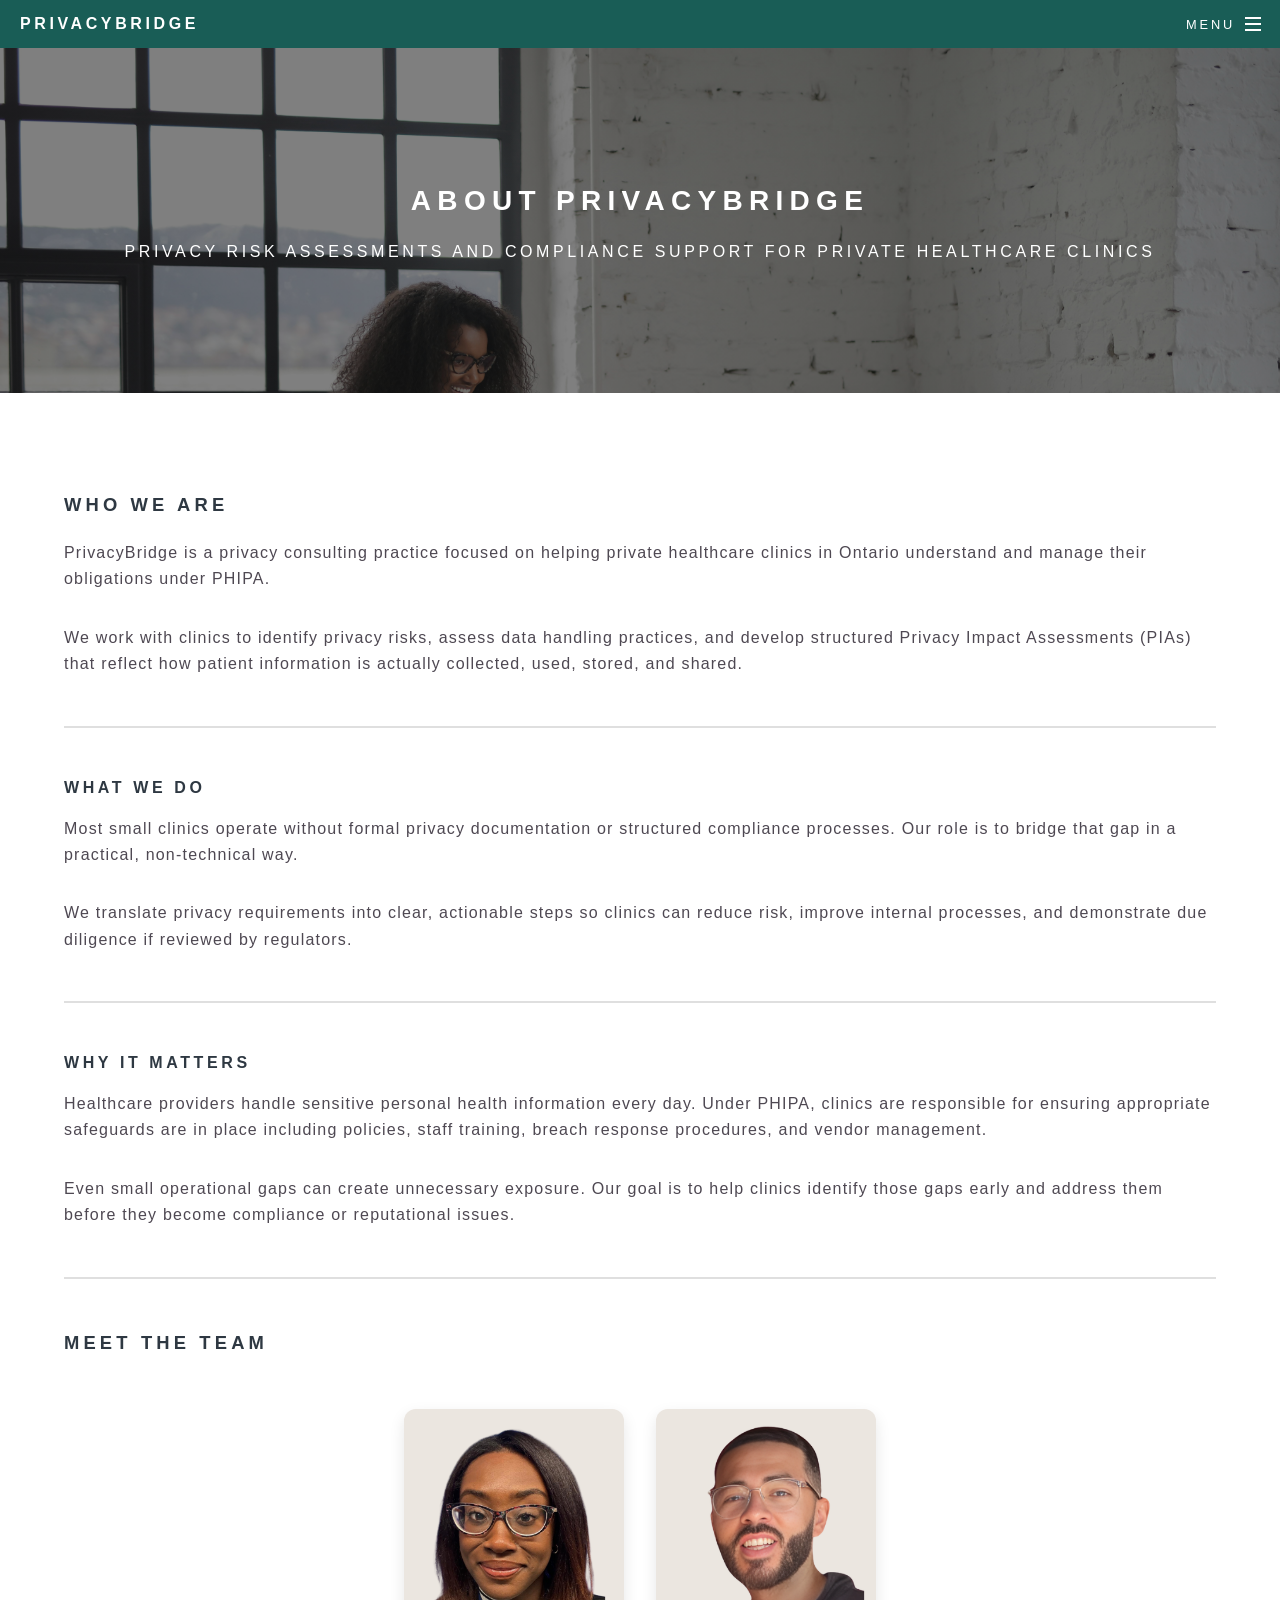
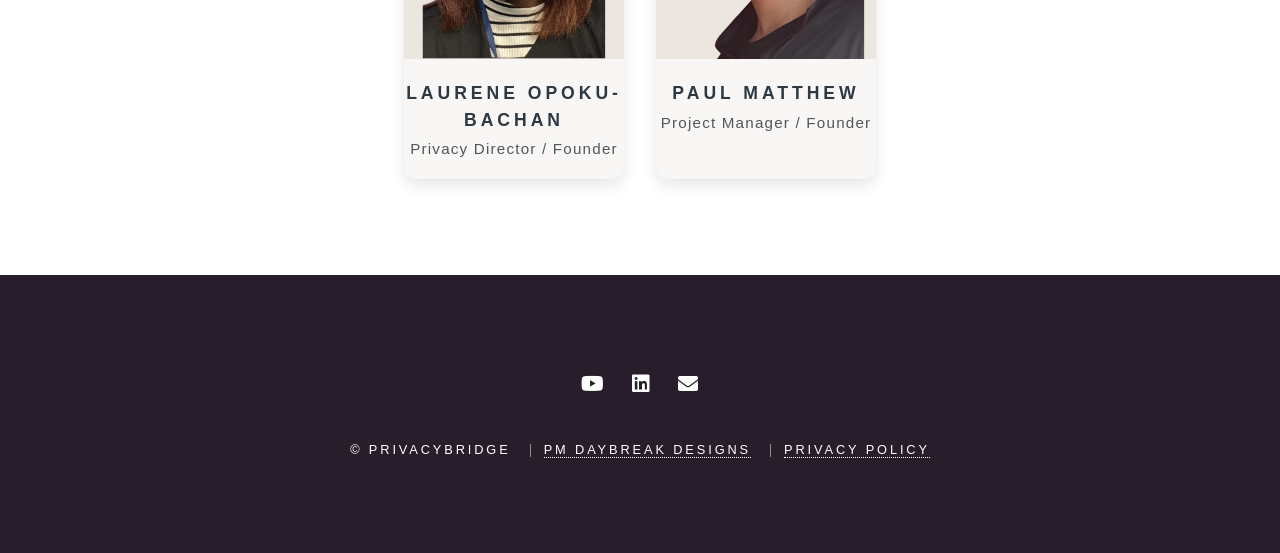
==== commit c8d5ebdf: "Baseline 1.0 Initial Baseline" ====
--- a/about.html
+++ b/about.html
@@ -1,163 +1,168 @@
 <!DOCTYPE HTML>
-<!--
-	Spectral by HTML5 UP
-	html5up.net | @ajlkn
-	Free for personal and commercial use under the CCA 3.0 license (html5up.net/license)
--->
 <html>
-	<head>
-		<title>About</title>
-		<meta charset="utf-8" />
-		<meta name="viewport" content="width=device-width, initial-scale=1, user-scalable=no" />
-		<link rel="stylesheet" href="assets/css/main.css" />
-		
-		<!-- OG meta tags -->
-		<meta property="og:title" content="About - Jouvella Digital" />
-		<meta property="og:description" content="We’re a digital team dedicated to the med spa industry.  We help med spas book more clients by building beautiful websites and smart automation systems." />
-		<meta property="og:image" content="https://raw.githubusercontent.com/paul-matthew/jouvella/refs/heads/main/images/ogimage.png" />
-		<meta property="og:url" content="https://jouvella.netlify.app/" />
-		<meta property="og:type" content="website" />
-		<meta name="twitter:card" content="summary_large_image">
+<head>
+	<title>About - PrivacyBridge</title>
+	<meta charset="utf-8" />
+	<meta name="viewport" content="width=device-width, initial-scale=1, user-scalable=no" />
+	<link rel="stylesheet" href="assets/css/main.css" />
+	
+	<!-- OG meta tags -->
+	<meta property="og:title" content="About - PrivacyBridge" />
+	<meta property="og:description" content="PrivacyBridge helps private clinics identify privacy risks, complete PIAs, and strengthen PHIPA compliance through practical, structured assessments." />
+	<meta property="og:image" content="https://raw.githubusercontent.com/paul-matthew/PrivacyBridge/refs/heads/main/images/ogimage.png" />
+	<meta property="og:url" content="https://PrivacyBridge.netlify.app/" />
+	<meta property="og:type" content="website" />
+	<meta name="twitter:card" content="summary_large_image">
 
-		<!-- Favicon -->
-		<link rel="icon" href="./images/favicon.ico" type="image/x-icon" />
-		
-		<noscript><link rel="stylesheet" href="assets/css/noscript.css" /></noscript>
-	</head>
-	<body class="is-preload">
+	<link rel="icon" href="./images/favicon.ico" type="image/x-icon" />
+	<noscript><link rel="stylesheet" href="assets/css/noscript.css" /></noscript>
+</head>
 
-		<!-- Page Wrapper -->
-			<div id="page-wrapper">
+<body class="is-preload">
 
-				<!-- Header -->
-					<header id="header">
-						<h1><a href="index.html">Jouvella</a></h1>
-						<nav id="nav">
-							<ul>
-								<li class="special">
-									<a href="#menu" class="menuToggle"><span>Menu</span></a>
-									<div id="menu">
-										<ul>
-											<li><a href="index.html">Home</a></li>
-											<li><a href="about.html">About</a></li>
-											<li><a href="pricing.html">Pricing</a></li>
-											<li><a href="contact.html">Contact</a></li>
-										</ul>
-									</div>
-								</li>
-							</ul>
-						</nav>
-					</header>
+<div id="page-wrapper">
 
-				<!-- Main -->
-		<article id="main">
-		<header>
-			<h2>About Us</h2>
-			<p>Your digital team dedicated to the med spa industry</p>
-		</header>
-		<section class="wrapper style5">
-			<div class="inner">
+	<header id="header">
+		<h1><a href="index.html">PrivacyBridge</a></h1>
+		<nav id="nav">
+			<ul>
+				<li class="special">
+					<a href="#menu" class="menuToggle"><span>Menu</span></a>
+					<div id="menu">
+						<ul>
+							<li><a href="index.html">Home</a></li>
+							<li><a href="about.html">About</a></li>
+							<li><a href="services.html">Services</a></li>
+							<li><a href="compliance.html">Compliance Guide</a></li>
+							<li><a href="contact.html">Contact</a></li>
+						</ul>
+					</div>
+				</li>
+			</ul>
+		</nav>
+	</header>
+
+	<!-- MAIN -->
+	<article id="main">
+
+	<header>
+		<h2>About PrivacyBridge</h2>
+		<p>Privacy risk assessments and compliance support for private healthcare clinics</p>
+	</header>
+
+	<section class="wrapper style5">
+	<div class="inner">
 
 		<h3>Who We Are</h3>
-		<p>We’re a boutique digital agency focused exclusively on the med spa industry, with a primary emphasis on building smart automation systems that help practices capture, nurture, and convert more leads without adding more work to your day.</p>
+		<p>
+			PrivacyBridge is a privacy consulting practice focused on helping private healthcare clinics in Ontario understand and manage their obligations under PHIPA.
+		</p>
 
-		<p>Our websites are not templates or one-off designs. They’re hand-crafted, research-driven platforms built to support the systems behind them. Every site we build is designed to integrate seamlessly with follow-ups, booking flows, and client communication so your digital presence actually drives revenue.</p>
+		<p>
+			We work with clinics to identify privacy risks, assess data handling practices, and develop structured Privacy Impact Assessments (PIAs) that reflect how patient information is actually collected, used, stored, and shared.
+		</p>
 
 		<hr />
 
-		<h4>Why We Do It</h4>
-		<p>Most med spas don’t lose revenue because of poor service, they lose it because of disconnected tools and missing systems. We believe your technology should work quietly in the background, bringing leads back, re-engaging past clients, and keeping your calendar full.</p>
+		<h4>What We Do</h4>
+		<p>
+			Most small clinics operate without formal privacy documentation or structured compliance processes. Our role is to bridge that gap in a practical, non-technical way.
+		</p>
 
-		<p>That’s why we focus on automation first, and design second. The result is a premium online experience that looks great, works intelligently, and scales with your practice, whether you’re just opening your doors or growing an established med spa.</p>
+		<p>
+			We translate privacy requirements into clear, actionable steps so clinics can reduce risk, improve internal processes, and demonstrate due diligence if reviewed by regulators.
+		</p>
 
 		<hr />
 
+		<h4>Why It Matters</h4>
+		<p>
+			Healthcare providers handle sensitive personal health information every day. Under PHIPA, clinics are responsible for ensuring appropriate safeguards are in place including policies, staff training, breach response procedures, and vendor management.
+		</p>
 
-			<h3>Meet the Team</h3>
+		<p>
+			Even small operational gaps can create unnecessary exposure. Our goal is to help clinics identify those gaps early and address them before they become compliance or reputational issues.
+		</p>
+
+		<hr />
+
+		<h3>Meet the Team</h3>
+
 		<div class="team-container">
+
+
+			<div class="team-member">
+				<img src="./images/lo.png" alt="Laurene Adjoa" />
+				<h5>Laurene Opoku-Bachan</h5>
+				<p>Privacy Director / Founder</p>
+			</div>
+
 			<div class="team-member">
 				<img src="./images/pm.png" alt="Paul Matthew" />
 				<h5>Paul Matthew</h5>
-				<p>Founder / Project Manager</p>
+				<p>Project Manager / Founder</p>
 			</div>
 
-			<div class="team-member">
-				<img src="./images/lo.png" alt="Laurene Adjoa" />
-				<h5>Laurene Adjoa</h5>
-				<p>Project Adviser</p>
-			</div>
+		</div>
 
-			<!-- <div class="team-member" >
-			<img src="./images/janet.png" alt="Janet Sigh"/>
-			<h5>Janet Singh</h5>
-			<p>Lead Generation</p>
-			</div>
+	</div>
+	</section>
 
-			<div class="team-member">
-			<img src="./images/olivia.png" alt="Olivia James" />
-			<h5>Olivia James</h5>
-			<p>Sales Rep</p>
-			</div> -->
-		</div>
-      </div>
+	</article>
 
-    </div>
-  </section>
-</article>
+	<!-- FOOTER -->
+	<footer id="footer">
+		<ul class="icons">
+			<li><a href="https://youtube.com/@PrivacyBridge?si=c8HDVKtZNFPdb_KY" class="icon brands fa-youtube"><span class="label">Youtube</span></a></li>
+			<li><a href="https://www.linkedin.com/in/paul-matthew-5277b6305" class="icon brands fa-linkedin"><span class="label">Linkedin</span></a></li>
+			<li><a href="mailto:paul@pmdaybreak.com" class="icon solid fa-envelope"><span class="label">Email</span></a></li>
+		</ul>
 
+		<ul class="copyright">
+			<li>&copy; PrivacyBridge</li>
+			<li><a href="http://pmdaybreak.com">PM DAYBREAK DESIGNS</a></li>
+			<li><a href="#" data-modal-trigger="privacy-modal">Privacy Policy</a></li>
+		</ul>
+	</footer>
 
+	<!-- PRIVACY MODAL -->
+	<div id="privacy-modal" class="modal">
+	<div class="modal-content">
+		<span class="modal-close">&times;</span>
+		<h2>Privacy Policy</h2>
 
-				<!-- Footer -->
-				<footer id="footer">
-				<ul class="icons">
-					<!-- <li><a href="#" class="icon brands fa-twitter"><span class="label">Twitter</span></a></li>
-					<li><a href="#" class="icon brands fa-facebook-f"><span class="label">Facebook</span></a></li>
-					<li><a href="#" class="icon brands fa-instagram"><span class="label">Instagram</span></a></li>
-					<li><a href="#" class="icon brands fa-instagram"><span class="label">Instagram</span></a></li>-->
-					<li><a href="https://youtube.com/@jouvella?si=c8HDVKtZNFPdb_KY" class="icon brands fa-youtube"><span class="label">Youtube</span></a></li> 
-                    <li><a href="https://www.linkedin.com/in/paul-matthew-5277b6305" class="icon brands fa-linkedin"><span class="label">Linkedin</span></a></li>
-					<li><a href="mailto:paul@pmdaybreak.com" class="icon solid fa-envelope"><span class="label">Email</span></a></li>
-				</ul>
-				<ul class="copyright">
-					<li>&copy; Jouvella Digital</li>
-					<li><a href="http://pmdaybreak.com">PM DAYBREAK DESIGNS</a></li>
-					<li><a href="#" data-modal-trigger="privacy-modal">Privacy Policy</a></li>
-				</ul>
-				</footer>
+		<p>
+			PrivacyBridge is a privacy consulting practice operated by PM Daybreak Designs.
+		</p>
 
-				<!-- Privacy Policy Modal -->
-				<div id="privacy-modal" class="modal">
-				<div class="modal-content">
-					<span class="modal-close">&times;</span>
-					<h2>Privacy Policy</h2>
-					<p>
-					Jouvella Digital is a brand operated by PM Daybreak Designs. We value your privacy and are committed to protecting any personal information you provide.
-					</p>
-					<p>
-					Our website collects minimal personal information, such as your name, email address, and message content, only when you voluntarily submit a contact form or request our services.
-					</p>
-					<p>
-					This information is used solely to respond to your inquiries and provide the services you request. We do not sell, rent, or share your personal data with third parties for marketing purposes.
-					</p>
-					<p>
-					We take reasonable measures to protect your information from unauthorized access, alteration, or disclosure. However, no data transmission over the internet can be guaranteed as 100% secure.
-					</p>
-					<p>
-					By using our website or submitting your information, you consent to this privacy policy. If you have any questions or concerns about your data, please send us a message and we will gladly answer any inquiry.
-					</p>
-				</div>
-				</div>
+		<p>
+			We collect only basic personal information (such as name, email address, and message content) when voluntarily submitted through our contact forms or communications.
+		</p>
 
-			</div>
+		<p>
+			This information is used solely to respond to inquiries and provide requested services. We do not sell, rent, or share personal information with third parties for marketing purposes.
+		</p>
 
-		<!-- Scripts -->
-			<script src="assets/js/jquery.min.js"></script>
-			<script src="assets/js/jquery.scrollex.min.js"></script>
-			<script src="assets/js/jquery.scrolly.min.js"></script>
-			<script src="assets/js/browser.min.js"></script>
-			<script src="assets/js/breakpoints.min.js"></script>
-			<script src="assets/js/util.js"></script>
-			<script src="assets/js/main.js"></script>
+		<p>
+			We implement reasonable safeguards to protect personal information; however, no method of transmission over the internet is completely secure.
+		</p>
 
-	</body>
+		<p>
+			By using this website, you consent to this privacy policy.
+		</p>
+	</div>
+	</div>
+
+</div>
+
+<!-- SCRIPTS -->
+<script src="assets/js/jquery.min.js"></script>
+<script src="assets/js/jquery.scrollex.min.js"></script>
+<script src="assets/js/jquery.scrolly.min.js"></script>
+<script src="assets/js/browser.min.js"></script>
+<script src="assets/js/breakpoints.min.js"></script>
+<script src="assets/js/util.js"></script>
+<script src="assets/js/main.js"></script>
+
+</body>
 </html>
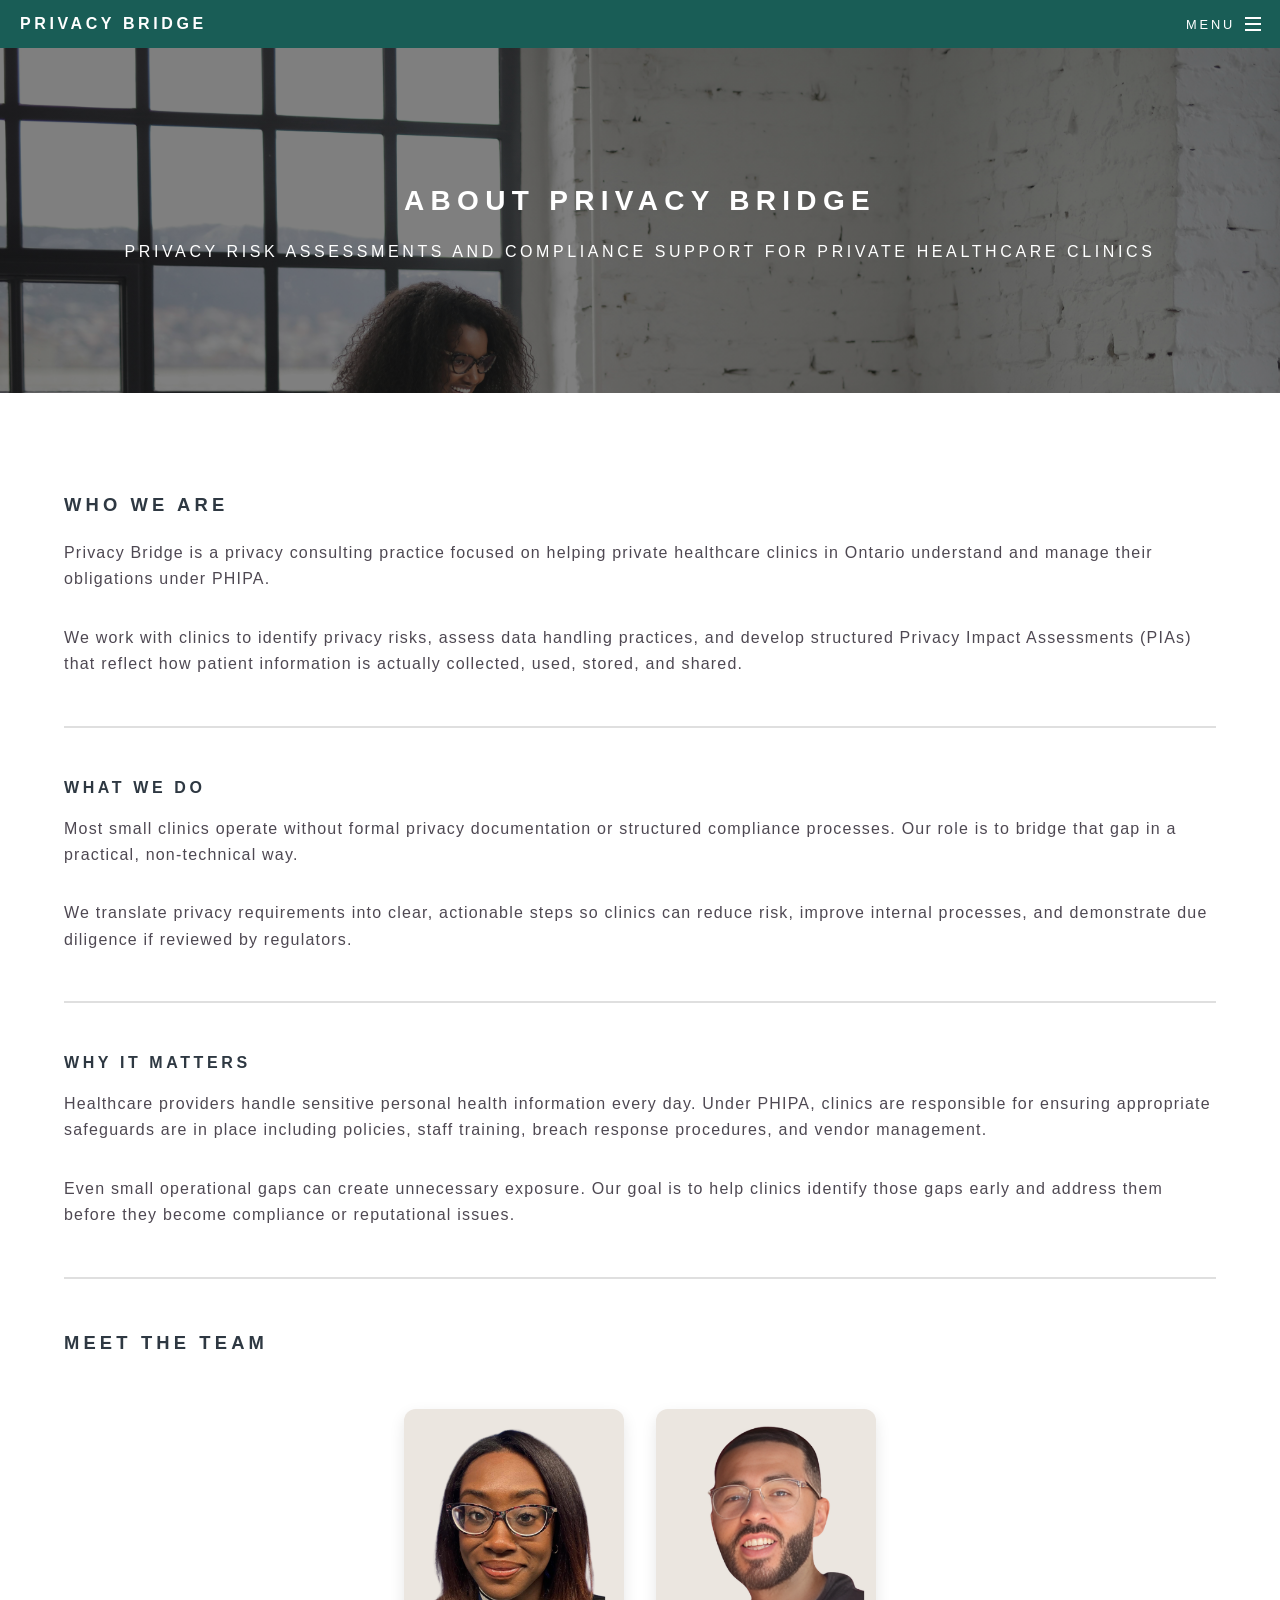
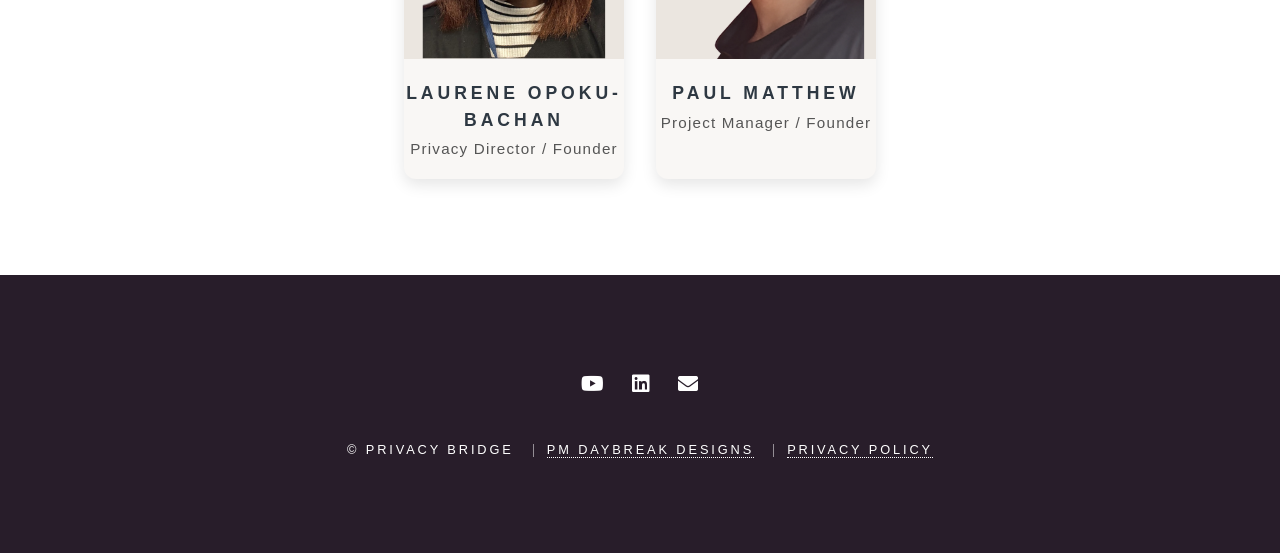
==== commit 6eb072f0: "Baseline 2.0" ====
--- a/about.html
+++ b/about.html
@@ -1,16 +1,16 @@
 <!DOCTYPE HTML>
 <html>
 <head>
-	<title>About - PrivacyBridge</title>
+	<title>About - Privacy Bridge</title>
 	<meta charset="utf-8" />
 	<meta name="viewport" content="width=device-width, initial-scale=1, user-scalable=no" />
 	<link rel="stylesheet" href="assets/css/main.css" />
 	
 	<!-- OG meta tags -->
-	<meta property="og:title" content="About - PrivacyBridge" />
-	<meta property="og:description" content="PrivacyBridge helps private clinics identify privacy risks, complete PIAs, and strengthen PHIPA compliance through practical, structured assessments." />
-	<meta property="og:image" content="https://raw.githubusercontent.com/paul-matthew/PrivacyBridge/refs/heads/main/images/ogimage.png" />
-	<meta property="og:url" content="https://PrivacyBridge.netlify.app/" />
+	<meta property="og:title" content="About - Privacy Bridge" />
+	<meta property="og:description" content="Privacy Bridge helps private clinics identify privacy risks, complete PIAs, and strengthen PHIPA compliance through practical, structured assessments." />
+	<meta property="og:image" content="https://raw.githubusercontent.com/paul-matthew/Privacy Bridge/refs/heads/main/images/ogimage.png" />
+	<meta property="og:url" content="https://Privacy Bridge.netlify.app/" />
 	<meta property="og:type" content="website" />
 	<meta name="twitter:card" content="summary_large_image">
 
@@ -23,7 +23,7 @@
 <div id="page-wrapper">
 
 	<header id="header">
-		<h1><a href="index.html">PrivacyBridge</a></h1>
+		<h1><a href="index.html">Privacy Bridge</a></h1>
 		<nav id="nav">
 			<ul>
 				<li class="special">
@@ -46,7 +46,7 @@
 	<article id="main">
 
 	<header>
-		<h2>About PrivacyBridge</h2>
+		<h2>About Privacy Bridge</h2>
 		<p>Privacy risk assessments and compliance support for private healthcare clinics</p>
 	</header>
 
@@ -55,7 +55,7 @@
 
 		<h3>Who We Are</h3>
 		<p>
-			PrivacyBridge is a privacy consulting practice focused on helping private healthcare clinics in Ontario understand and manage their obligations under PHIPA.
+			Privacy Bridge is a privacy consulting practice focused on helping private healthcare clinics in Ontario understand and manage their obligations under PHIPA.
 		</p>
 
 		<p>
@@ -113,13 +113,13 @@
 	<!-- FOOTER -->
 	<footer id="footer">
 		<ul class="icons">
-			<li><a href="https://youtube.com/@PrivacyBridge?si=c8HDVKtZNFPdb_KY" class="icon brands fa-youtube"><span class="label">Youtube</span></a></li>
+			<li><a href="https://youtube.com/@Privacy Bridge?si=c8HDVKtZNFPdb_KY" class="icon brands fa-youtube"><span class="label">Youtube</span></a></li>
 			<li><a href="https://www.linkedin.com/in/paul-matthew-5277b6305" class="icon brands fa-linkedin"><span class="label">Linkedin</span></a></li>
 			<li><a href="mailto:paul@pmdaybreak.com" class="icon solid fa-envelope"><span class="label">Email</span></a></li>
 		</ul>
 
 		<ul class="copyright">
-			<li>&copy; PrivacyBridge</li>
+			<li>&copy; Privacy Bridge</li>
 			<li><a href="http://pmdaybreak.com">PM DAYBREAK DESIGNS</a></li>
 			<li><a href="#" data-modal-trigger="privacy-modal">Privacy Policy</a></li>
 		</ul>
@@ -132,7 +132,7 @@
 		<h2>Privacy Policy</h2>
 
 		<p>
-			PrivacyBridge is a privacy consulting practice operated by PM Daybreak Designs.
+			Privacy Bridge is a privacy consulting practice operated by PM Daybreak Designs.
 		</p>
 
 		<p>
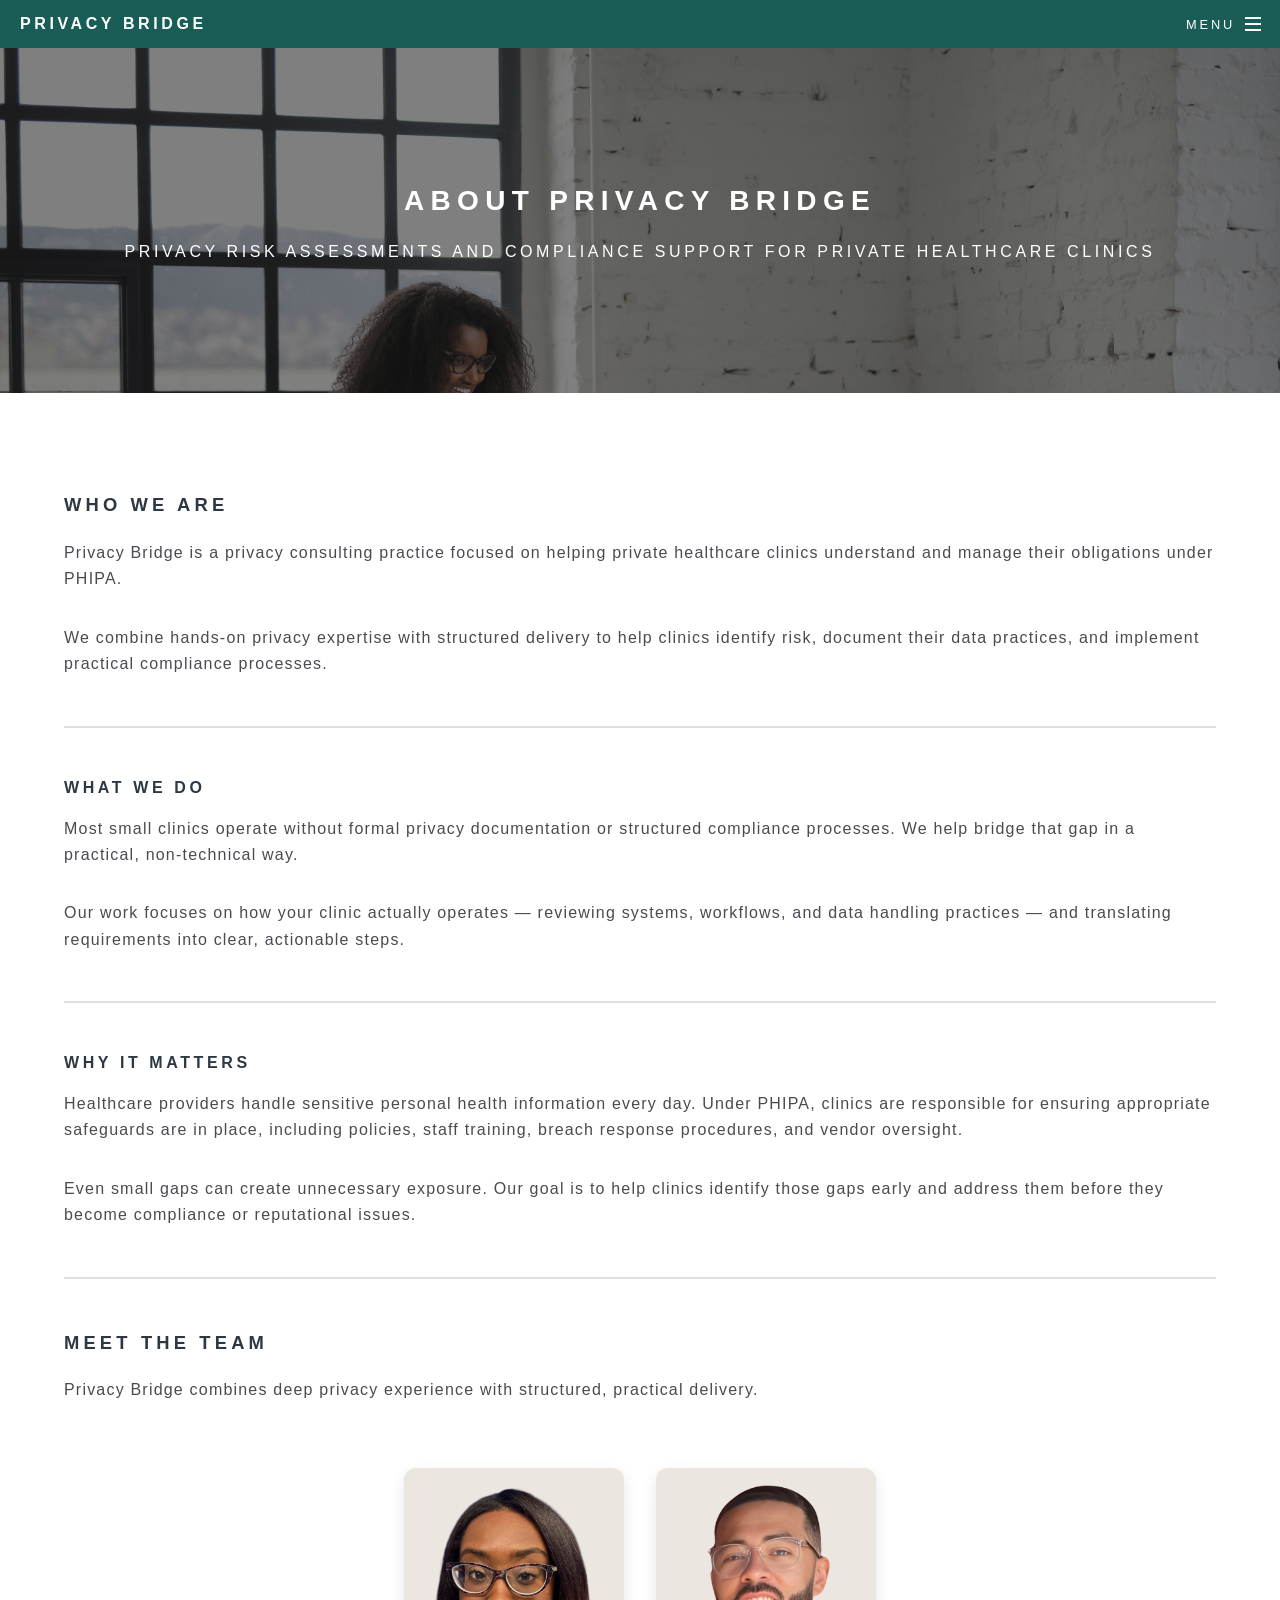
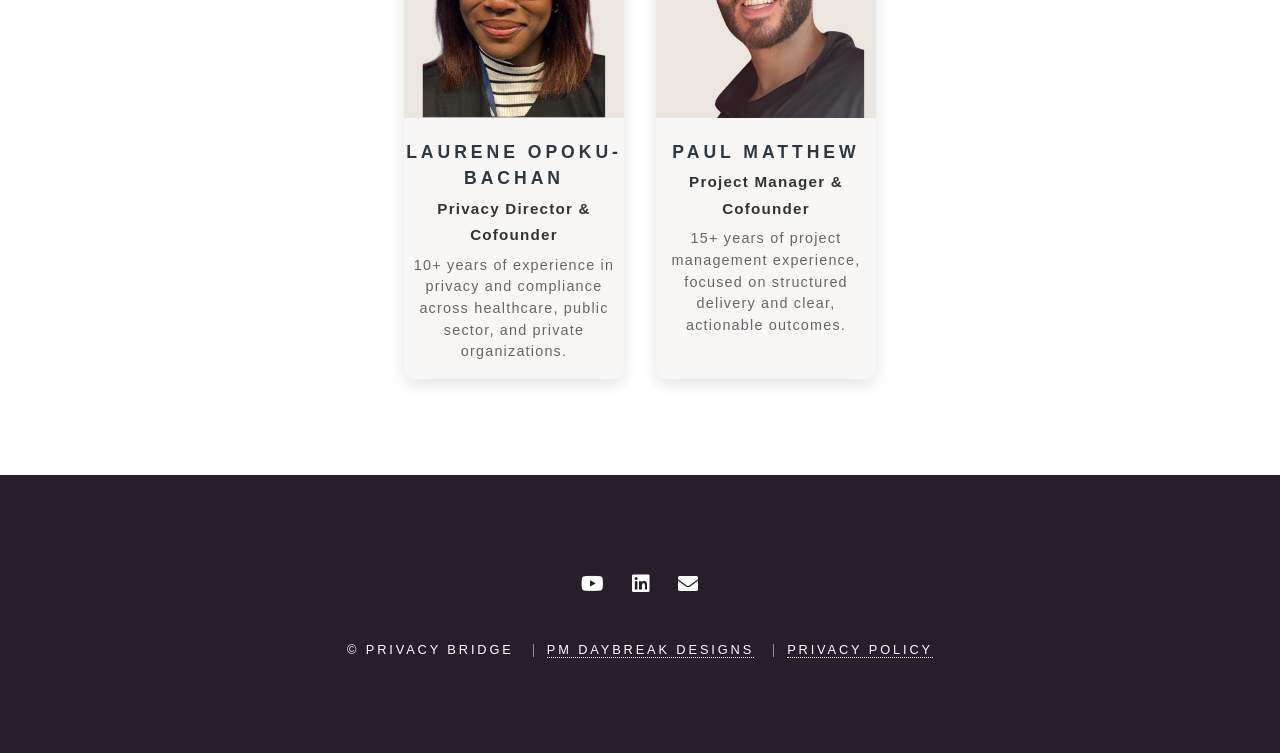
==== commit f1ec8c0c: "Baseline 2.1 minor updates to about page" ====
--- a/about.html
+++ b/about.html
@@ -9,8 +9,8 @@
 	<!-- OG meta tags -->
 	<meta property="og:title" content="About - Privacy Bridge" />
 	<meta property="og:description" content="Privacy Bridge helps private clinics identify privacy risks, complete PIAs, and strengthen PHIPA compliance through practical, structured assessments." />
-	<meta property="og:image" content="https://raw.githubusercontent.com/paul-matthew/Privacy Bridge/refs/heads/main/images/ogimage.png" />
-	<meta property="og:url" content="https://Privacy Bridge.netlify.app/" />
+	<meta property="og:image" content="https://raw.githubusercontent.com/paul-matthew/Privacy-Bridge/refs/heads/main/images/ogimage.png" />
+	<meta property="og:url" content="https://privacybridge.ca/" />
 	<meta property="og:type" content="website" />
 	<meta name="twitter:card" content="summary_large_image">
 
@@ -55,52 +55,61 @@
 
 		<h3>Who We Are</h3>
 		<p>
-			Privacy Bridge is a privacy consulting practice focused on helping private healthcare clinics in Ontario understand and manage their obligations under PHIPA.
+			Privacy Bridge is a privacy consulting practice focused on helping private healthcare clinics understand and manage their obligations under PHIPA.
 		</p>
 
 		<p>
-			We work with clinics to identify privacy risks, assess data handling practices, and develop structured Privacy Impact Assessments (PIAs) that reflect how patient information is actually collected, used, stored, and shared.
+			We combine hands-on privacy expertise with structured delivery to help clinics identify risk, document their data practices, and implement practical compliance processes.
 		</p>
 
 		<hr />
 
 		<h4>What We Do</h4>
 		<p>
-			Most small clinics operate without formal privacy documentation or structured compliance processes. Our role is to bridge that gap in a practical, non-technical way.
+			Most small clinics operate without formal privacy documentation or structured compliance processes. We help bridge that gap in a practical, non-technical way.
 		</p>
 
 		<p>
-			We translate privacy requirements into clear, actionable steps so clinics can reduce risk, improve internal processes, and demonstrate due diligence if reviewed by regulators.
+			Our work focuses on how your clinic actually operates — reviewing systems, workflows, and data handling practices — and translating requirements into clear, actionable steps.
 		</p>
 
 		<hr />
 
 		<h4>Why It Matters</h4>
 		<p>
-			Healthcare providers handle sensitive personal health information every day. Under PHIPA, clinics are responsible for ensuring appropriate safeguards are in place including policies, staff training, breach response procedures, and vendor management.
+			Healthcare providers handle sensitive personal health information every day. Under PHIPA, clinics are responsible for ensuring appropriate safeguards are in place, including policies, staff training, breach response procedures, and vendor oversight.
 		</p>
 
 		<p>
-			Even small operational gaps can create unnecessary exposure. Our goal is to help clinics identify those gaps early and address them before they become compliance or reputational issues.
+			Even small gaps can create unnecessary exposure. Our goal is to help clinics identify those gaps early and address them before they become compliance or reputational issues.
 		</p>
 
 		<hr />
 
 		<h3>Meet the Team</h3>
 
+		<p>
+			Privacy Bridge combines deep privacy experience with structured, practical delivery.
+		</p>
+
 		<div class="team-container">
 
-
 			<div class="team-member">
-				<img src="./images/lo.png" alt="Laurene Adjoa" />
+				<img src="./images/lo.png" alt="Laurene Opoku-Bachan" />
 				<h5>Laurene Opoku-Bachan</h5>
-				<p>Privacy Director / Founder</p>
+				<p class="role">Privacy Director & Cofounder</p>
+				<p class="bio">
+					10+ years of experience in privacy and compliance across healthcare, public sector, and private organizations.
+				</p>
 			</div>
 
 			<div class="team-member">
 				<img src="./images/pm.png" alt="Paul Matthew" />
 				<h5>Paul Matthew</h5>
-				<p>Project Manager / Founder</p>
+				<p class="role">Project Manager & Cofounder</p>
+				<p class="bio">
+					15+ years of project management experience, focused on structured delivery and clear, actionable outcomes.
+				</p>
 			</div>
 
 		</div>
@@ -113,14 +122,14 @@
 	<!-- FOOTER -->
 	<footer id="footer">
 		<ul class="icons">
-			<li><a href="https://youtube.com/@Privacy Bridge?si=c8HDVKtZNFPdb_KY" class="icon brands fa-youtube"><span class="label">Youtube</span></a></li>
+			<li><a href="https://youtube.com/@PrivacyBridge" class="icon brands fa-youtube"><span class="label">Youtube</span></a></li>
 			<li><a href="https://www.linkedin.com/in/paul-matthew-5277b6305" class="icon brands fa-linkedin"><span class="label">Linkedin</span></a></li>
-			<li><a href="mailto:paul@pmdaybreak.com" class="icon solid fa-envelope"><span class="label">Email</span></a></li>
+			<li><a href="mailto:info@privacybridge.ca" class="icon solid fa-envelope"><span class="label">Email</span></a></li>
 		</ul>
 
 		<ul class="copyright">
 			<li>&copy; Privacy Bridge</li>
-			<li><a href="http://pmdaybreak.com">PM DAYBREAK DESIGNS</a></li>
+			<li><a href="http://pmdaybreak.com">PM Daybreak Designs</a></li>
 			<li><a href="#" data-modal-trigger="privacy-modal">Privacy Policy</a></li>
 		</ul>
 	</footer>
--- a/assets/css/main.css
+++ b/assets/css/main.css
@@ -4208,3 +4208,20 @@
   font-size: 24px;
 }
 
+.team-member h5 {
+	margin-bottom: 0.25rem;
+	font-weight: 600;
+}
+
+.team-member .role {
+	font-weight: 600;
+	font-size: 0.95em;
+	color: #333;
+	margin-bottom: 0.4rem;
+}
+
+.team-member .bio {
+	font-size: 0.9em;
+	color: #666;
+	line-height: 1.5;
+}
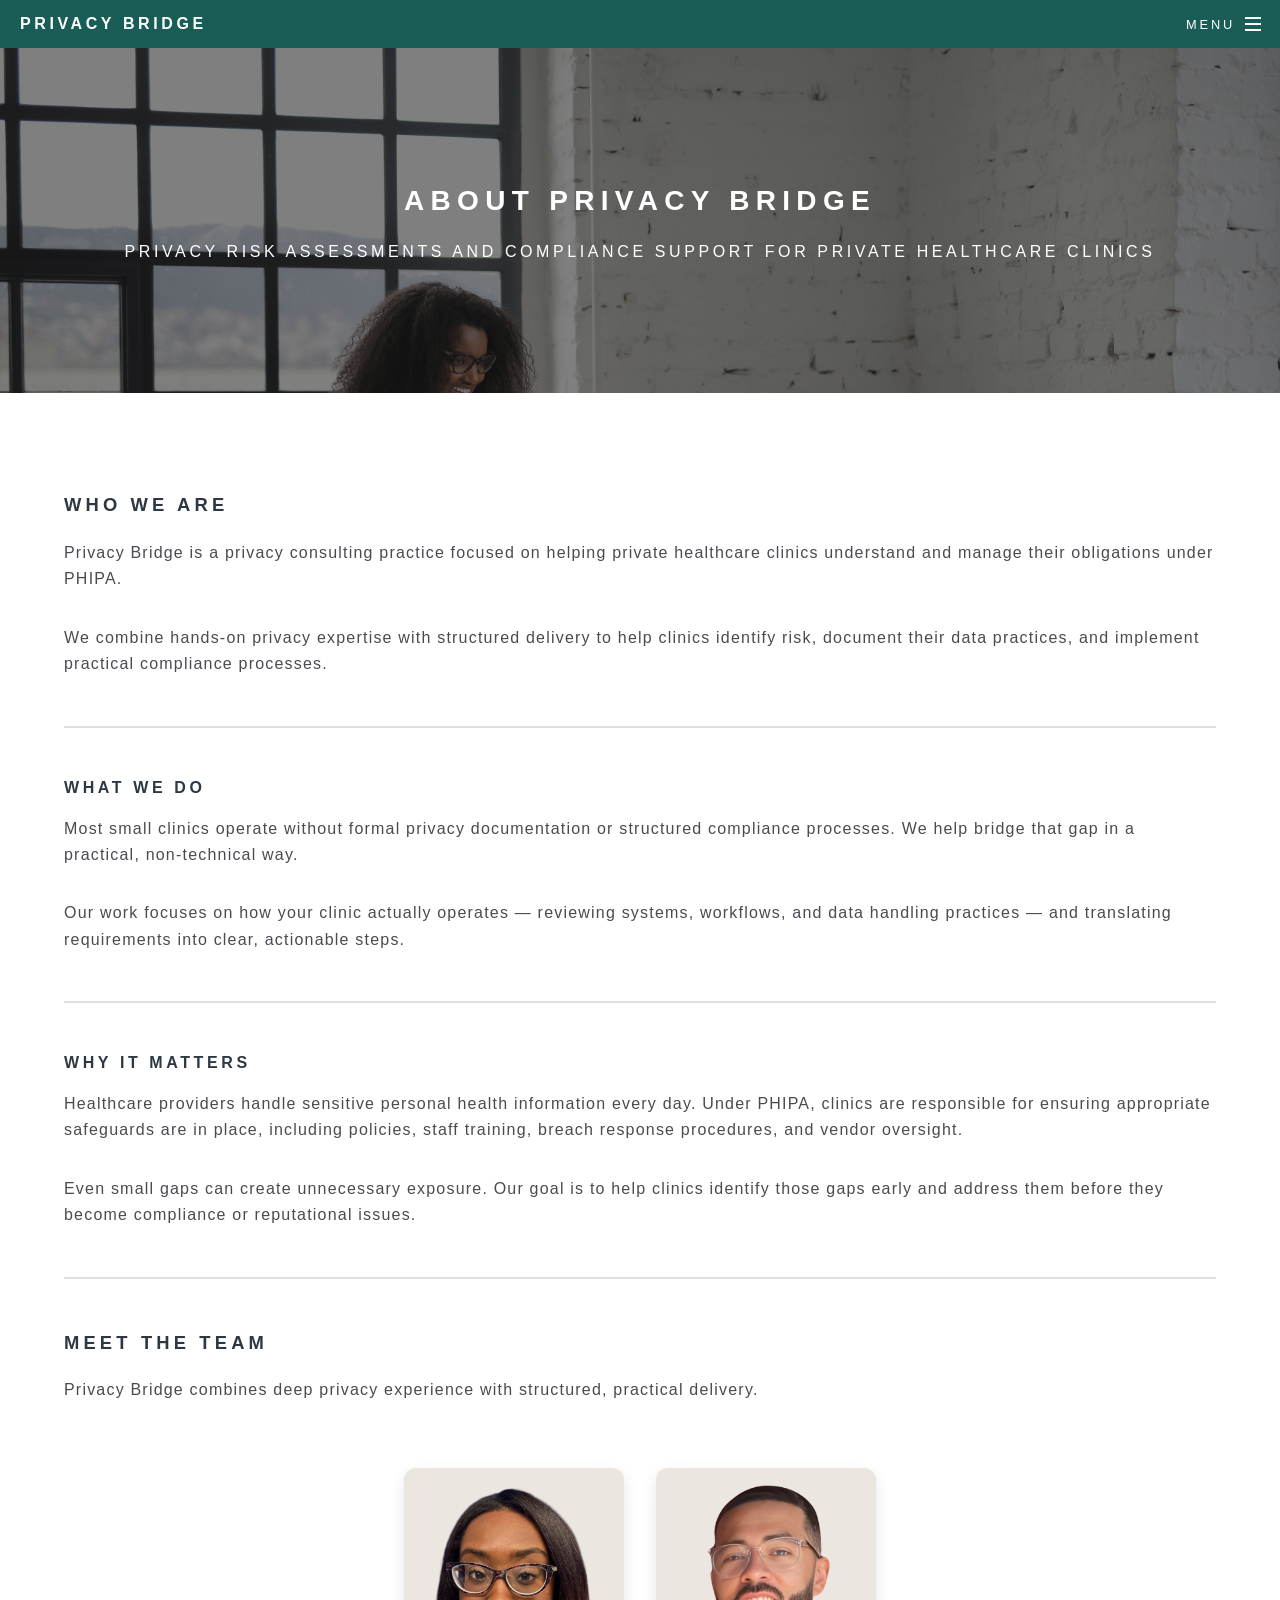
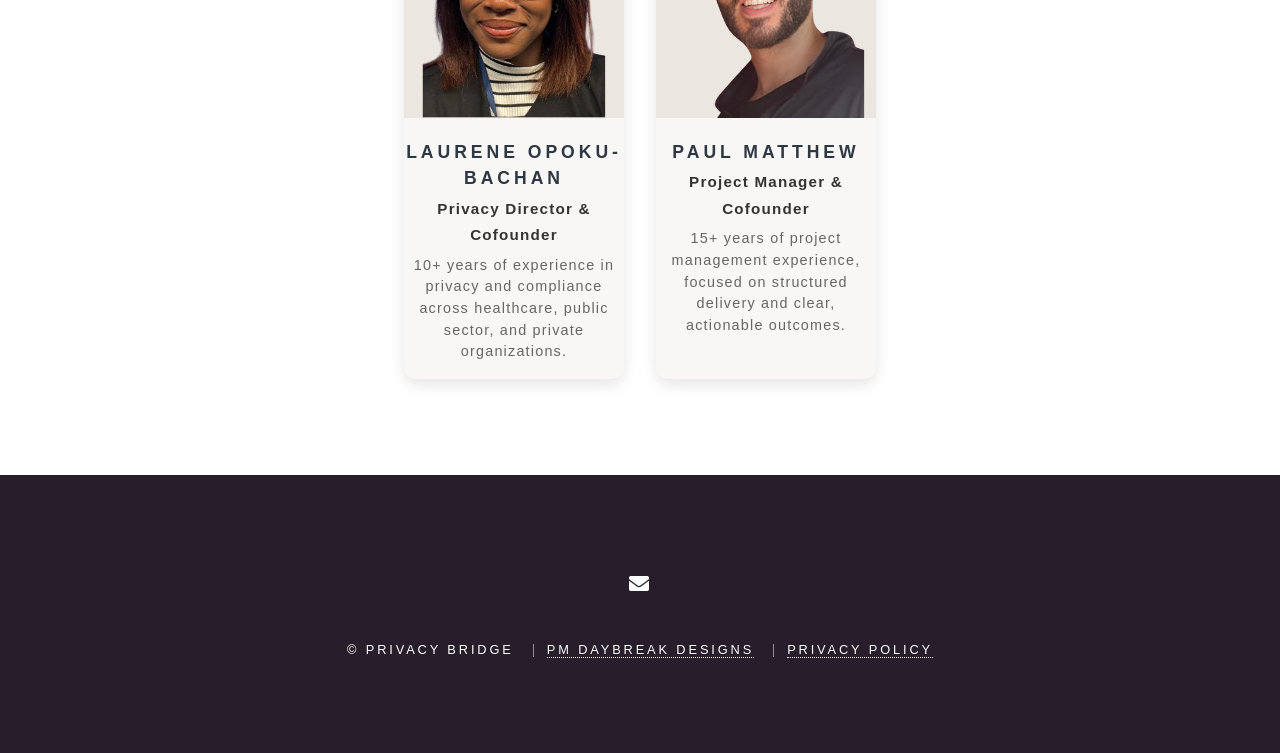
==== commit def12cf6: "Baseline 3.0" ====
--- a/about.html
+++ b/about.html
@@ -122,9 +122,7 @@
 	<!-- FOOTER -->
 	<footer id="footer">
 		<ul class="icons">
-			<li><a href="https://youtube.com/@PrivacyBridge" class="icon brands fa-youtube"><span class="label">Youtube</span></a></li>
-			<li><a href="https://www.linkedin.com/in/paul-matthew-5277b6305" class="icon brands fa-linkedin"><span class="label">Linkedin</span></a></li>
-			<li><a href="mailto:info@privacybridge.ca" class="icon solid fa-envelope"><span class="label">Email</span></a></li>
+			<li><a href="mailto:privacy@privacybridge.ca" class="icon solid fa-envelope"><span class="label">Email</span></a></li>
 		</ul>
 
 		<ul class="copyright">
@@ -136,30 +134,83 @@
 
 	<!-- PRIVACY MODAL -->
 	<div id="privacy-modal" class="modal">
-	<div class="modal-content">
-		<span class="modal-close">&times;</span>
-		<h2>Privacy Policy</h2>
-
-		<p>
-			Privacy Bridge is a privacy consulting practice operated by PM Daybreak Designs.
-		</p>
-
-		<p>
-			We collect only basic personal information (such as name, email address, and message content) when voluntarily submitted through our contact forms or communications.
-		</p>
-
-		<p>
-			This information is used solely to respond to inquiries and provide requested services. We do not sell, rent, or share personal information with third parties for marketing purposes.
-		</p>
-
-		<p>
-			We implement reasonable safeguards to protect personal information; however, no method of transmission over the internet is completely secure.
-		</p>
-
-		<p>
-			By using this website, you consent to this privacy policy.
-		</p>
-	</div>
+<div class="modal-content">
+	<span class="modal-close">&times;</span>
+
+	<h2>Privacy Policy</h2>
+
+	<p><strong style='color:black'>Last Updated: August 6, 2026</strong></p>
+
+	<p>
+		Privacy Bridge is a privacy consulting practice operated by PM Daybreak Designs.
+		This Privacy Policy explains how we collect, use, and protect personal information
+		when you visit our website or contact us regarding our services.
+	</p>
+
+	<h3 style='color:black'>Information We Collect</h3>
+
+	<p>
+		We may collect personal information that you voluntarily provide, including your
+		name, email address, phone number, organization details, and any information
+		included in messages submitted through our website or other communications.
+	</p>
+
+	<p>
+		We may also collect limited technical information related to website usage,
+		such as browser type, device information, or website activity, where applicable.
+	</p>
+
+	<h3 style='color:black'>How We Use Information</h3>
+
+	<p>
+		Personal information is used to respond to inquiries, provide requested services,
+		schedule consultations, communicate with clients, and maintain business records.
+	</p>
+
+	<p>
+		We do not sell, rent, or share personal information with third parties for
+		marketing purposes.
+	</p>
+
+	<h3 style='color:black'>Protection of Information</h3>
+
+	<p>
+		We maintain reasonable administrative, technical, and physical safeguards designed
+		to protect personal information from unauthorized access, use, or disclosure.
+		However, no method of electronic transmission or storage is completely secure.
+	</p>
+
+	<h3 style='color:black'>Retention of Information</h3>
+
+	<p>
+		We retain personal information only for as long as necessary to fulfill the
+		purpose for which it was collected or to meet applicable legal and business
+		requirements.
+	</p>
+
+	<h3 style='color:black'>Your Privacy Rights</h3>
+
+	<p>
+		You may request access to, correction of, or deletion of your personal information,
+		subject to applicable legal requirements.
+	</p>
+
+	<h3 style='color:black'>Contact Us</h3>
+
+	<p>
+		If you have questions about this Privacy Policy or how your information is handled,
+		please contact us at:
+	</p>
+
+	<p>
+		privacy@privacybridge.ca
+	</p>
+
+	<p>
+		By using this website, you acknowledge this Privacy Policy.
+	</p>
+
+</div>
 	</div>
 
 </div>
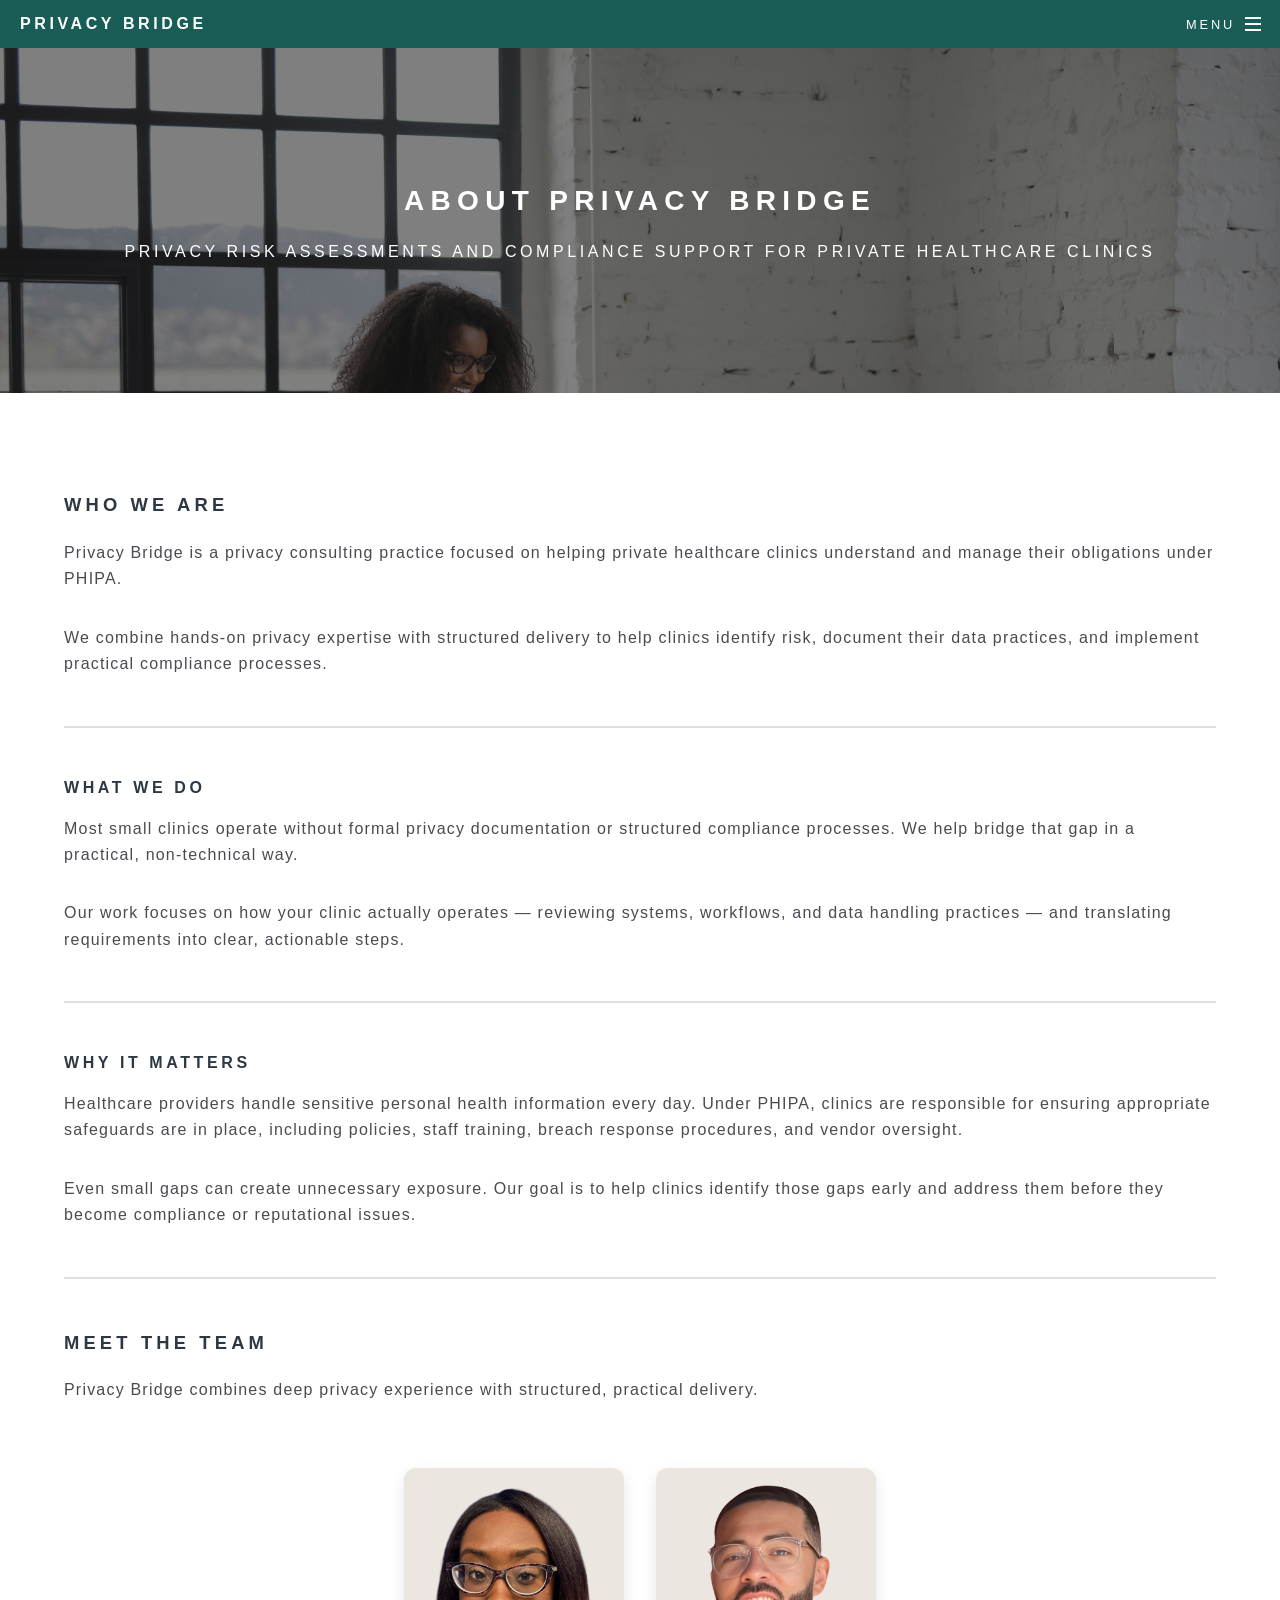
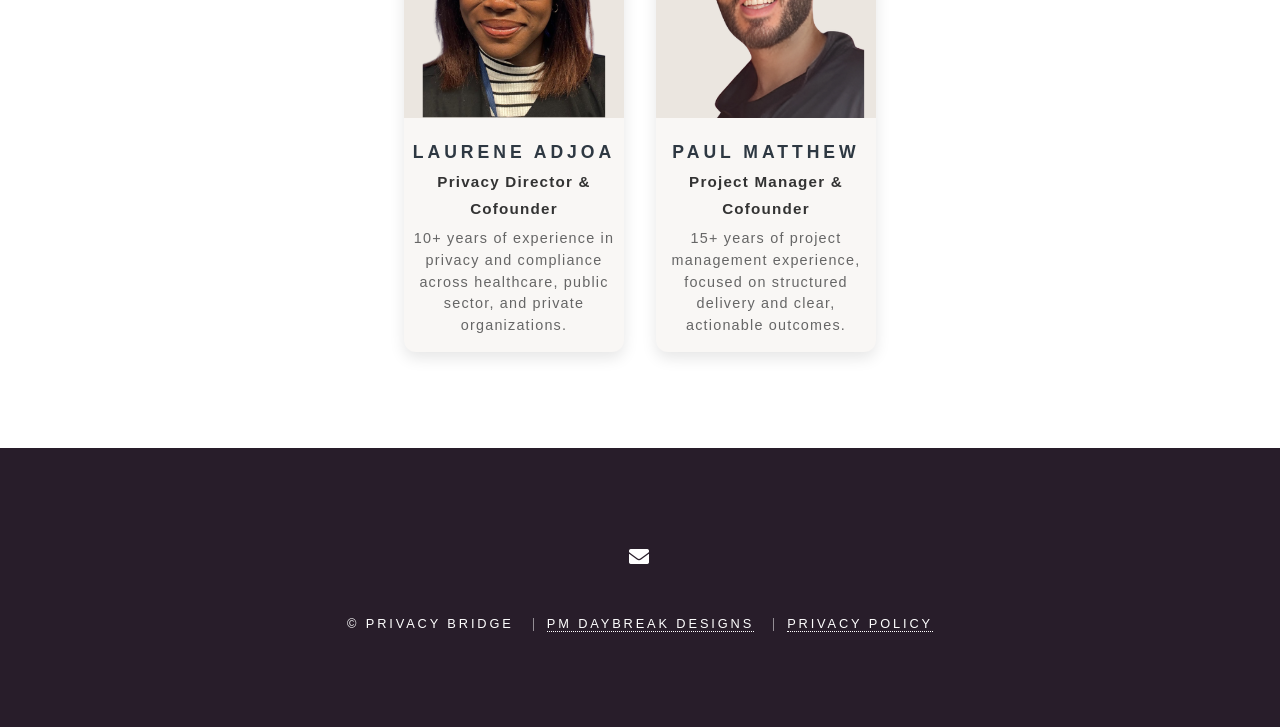
==== commit 7037dbf2: "Baseline 4.0 name update" ====
--- a/about.html
+++ b/about.html
@@ -95,8 +95,8 @@
 		<div class="team-container">
 
 			<div class="team-member">
-				<img src="./images/lo.png" alt="Laurene Opoku-Bachan" />
-				<h5>Laurene Opoku-Bachan</h5>
+				<img src="./images/lo.png" alt="Laurene Adjoa" />
+				<h5>Laurene Adjoa</h5>
 				<p class="role">Privacy Director & Cofounder</p>
 				<p class="bio">
 					10+ years of experience in privacy and compliance across healthcare, public sector, and private organizations.
